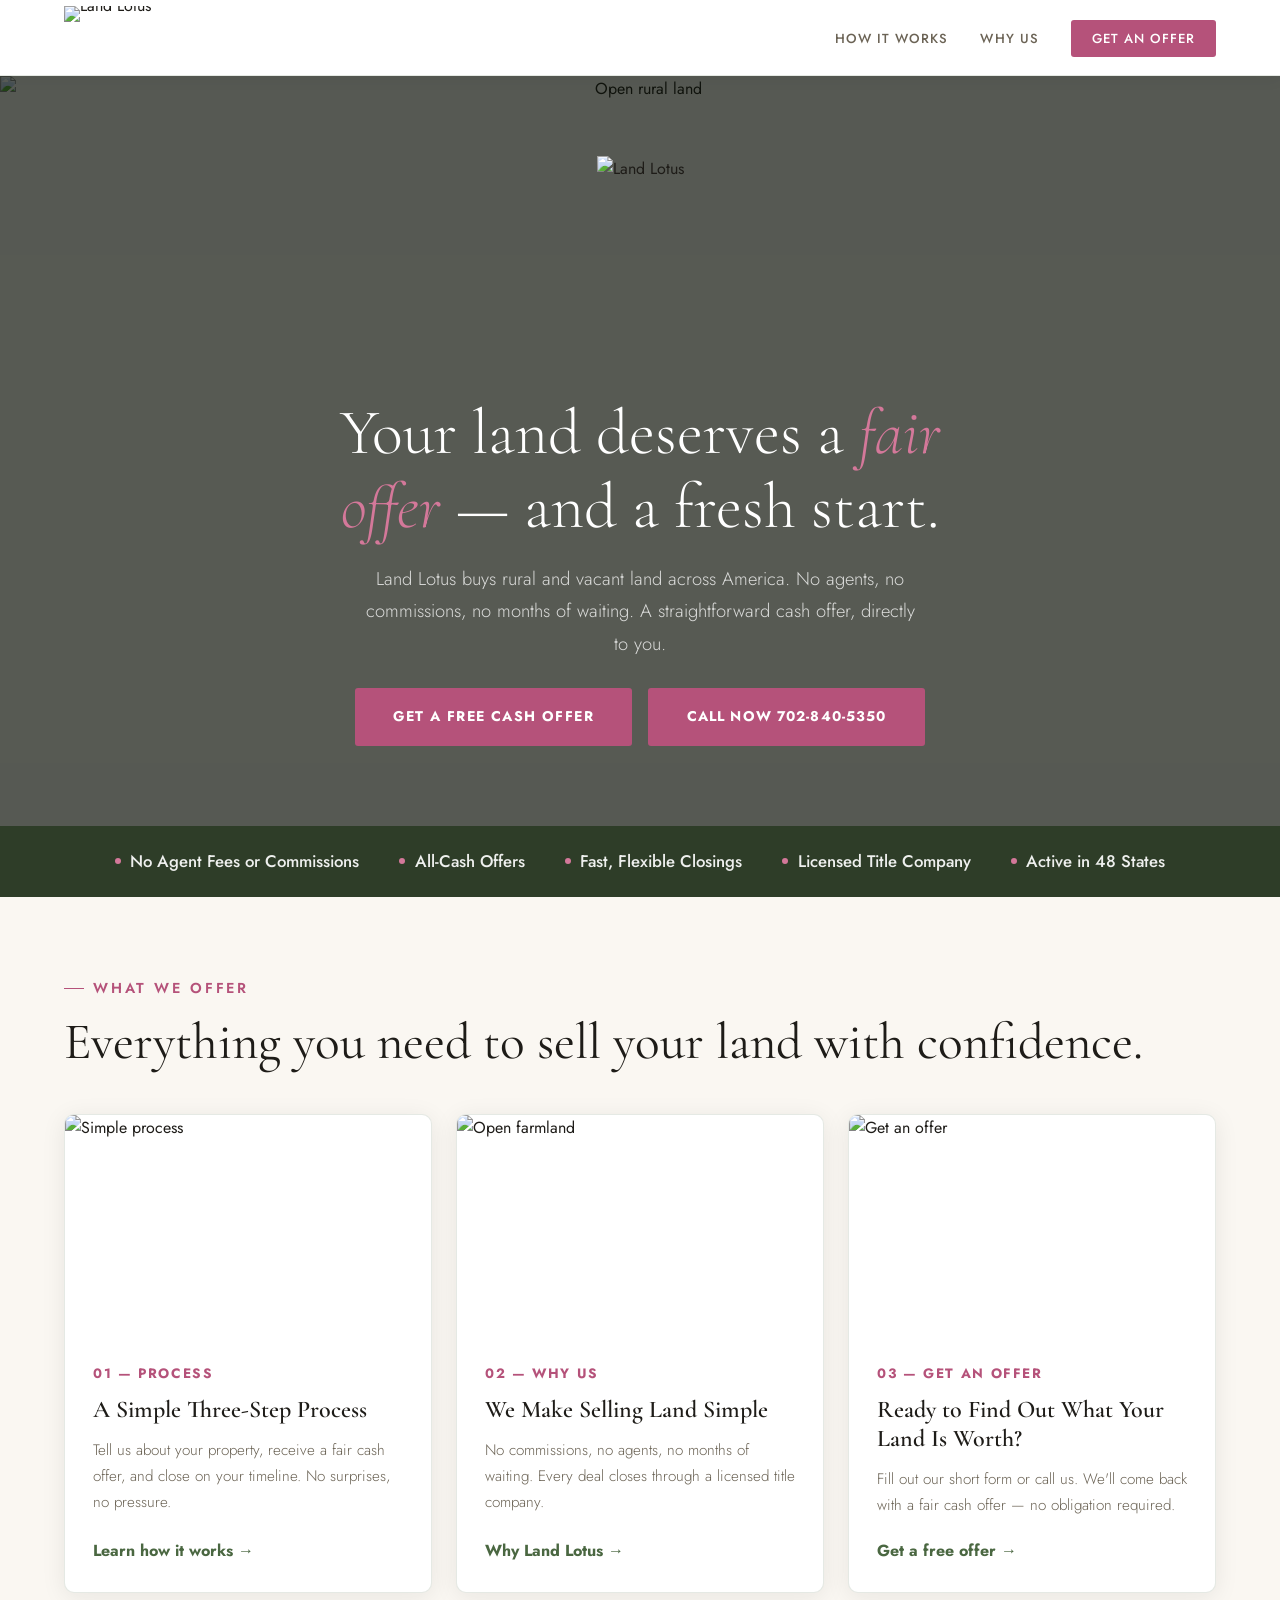
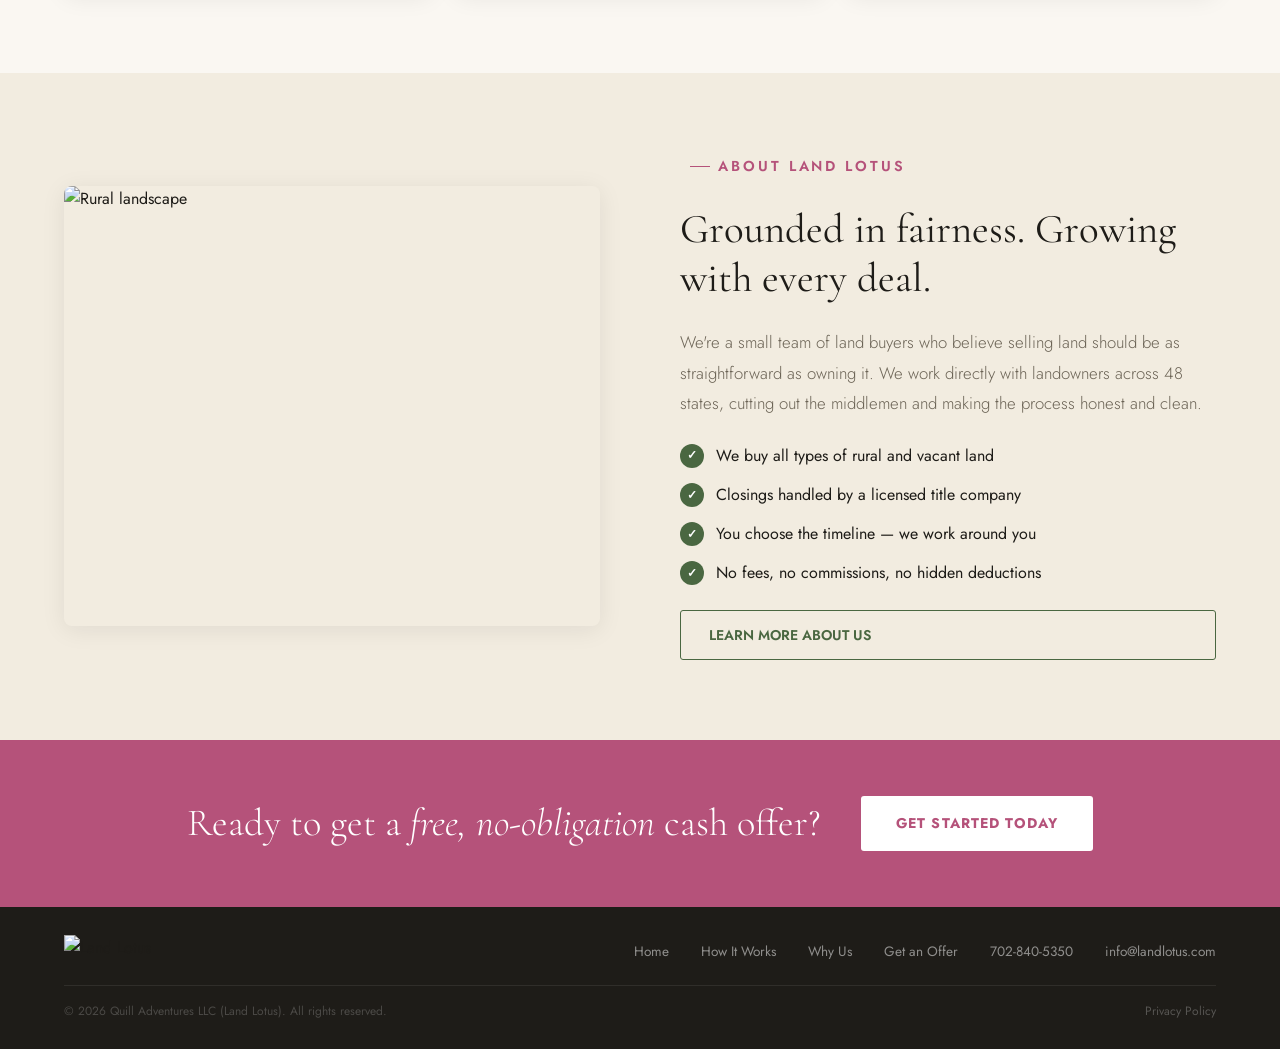
==== index.html @ cffe93e9 "Update index.html" ====
<!DOCTYPE html>
<html lang="en">
<head>
  <meta charset="UTF-8" />
  <meta name="viewport" content="width=device-width, initial-scale=1.0" />
  <title>Land Lotus — We Buy Land Across America</title>
  <meta name="description" content="Land Lotus buys rural and vacant land across America. No agents, no commissions. Get a fair cash offer directly." />
  <link rel="preconnect" href="https://fonts.googleapis.com" />
  <link rel="preconnect" href="https://fonts.gstatic.com" crossorigin />
  <link href="https://fonts.googleapis.com/css2?family=Cormorant+Garamond:ital,wght@0,300;0,400;0,600;1,400&family=Jost:wght@300;400;500;600&display=swap" rel="stylesheet" />
  <link rel="stylesheet" href="style.css" />
  <style>
    /* HERO */
    .hero { position: relative; display: flex; align-items: center; justify-content: center; text-align: center; overflow: hidden; }
    .hero-bg { position: absolute; inset: 0; width: 100%; height: 100%; object-fit: cover; object-position: center; }
    .hero-overlay { position: absolute; inset: 0; background: rgba(10,16,8,0.68); }
    .hero-content { position: relative; z-index: 2; padding: 5rem 5%; max-width: 820px; width: 100%; display: flex; flex-direction: column; align-items: center; gap: 1.25rem; }
    .hero-logo-wrap img { height: 220px; width: auto; }
    .hero h1 { font-family: 'Cormorant Garamond', serif; font-size: clamp(2.8rem, 5vw, 4.2rem); font-weight: 300; line-height: 1.15; color: #fff; max-width: 700px; }
    .hero h1 em { font-style: italic; color: #d4789a; }
    .hero-sub { font-size: 1.15rem; color: rgba(255,255,255,0.78); font-weight: 300; line-height: 1.75; max-width: 560px; }
    .hero-ctas { display: flex; gap: 1rem; flex-wrap: wrap; justify-content: center; margin-top: 0.5rem; }
    .btn-hero { background: var(--pink); color: #fff; padding: 1.1rem 2.4rem; border-radius: 3px; text-decoration: none; font-size: 0.88rem; font-weight: 700; letter-spacing: 0.1em; text-transform: uppercase; transition: background 0.2s, transform 0.15s; display: inline-block; }
    .btn-hero:hover { background: var(--pink-light); transform: translateY(-1px); }
    .btn-hero-phone { background: var(--pink); color: #fff; padding: 1.1rem 2.4rem; border-radius: 3px; text-decoration: none; font-size: 0.88rem; font-weight: 700; letter-spacing: 0.08em; text-transform: uppercase; transition: background 0.2s, transform 0.15s; display: inline-block; }
    .btn-hero-phone:hover { background: var(--pink-light); transform: translateY(-1px); }

    /* TRUST BAR */
    .trust { background: var(--green-dark); padding: 1.4rem 5%; display: flex; align-items: center; justify-content: center; gap: 2.5rem; flex-wrap: wrap; }
    .trust-item { color: rgba(255,255,255,0.92); font-size: 1.05rem; display: flex; align-items: center; gap: 0.6rem; font-weight: 500; }
    .trust-dot { width: 6px; height: 6px; border-radius: 50%; background: #d4789a; flex-shrink: 0; }

    /* CARDS */
    .cards-grid { display: grid; grid-template-columns: repeat(3, 1fr); gap: 1.5rem; }
    .card { background: #fff; border: 1px solid var(--border); border-radius: 10px; overflow: hidden; box-shadow: var(--shadow); transition: transform 0.25s, box-shadow 0.25s; display: flex; flex-direction: column; }
    .card:hover { transform: translateY(-4px); box-shadow: 0 16px 48px rgba(30,28,24,0.12); }
    .card-photo { height: 220px; overflow: hidden; }
    .card-photo img { width: 100%; height: 100%; object-fit: cover; transition: transform 0.5s; }
    .card:hover .card-photo img { transform: scale(1.04); }
    .card-body { padding: 1.75rem; display: flex; flex-direction: column; gap: 0.75rem; flex: 1; }
    .card-tag { font-size: 0.85rem; font-weight: 700; letter-spacing: 0.12em; text-transform: uppercase; color: var(--pink); }
    .card h3 { font-family: 'Cormorant Garamond', serif; font-size: 1.5rem; font-weight: 600; color: var(--ink); line-height: 1.2; }
    .card p { font-size: 0.95rem; color: var(--mid); line-height: 1.72; font-weight: 300; flex: 1; }
    .card-link { text-decoration: none; color: var(--green); font-size: 1rem; font-weight: 700; display: flex; align-items: center; gap: 0.4rem; margin-top: 0.5rem; transition: gap 0.2s; }
    .card:hover .card-link { gap: 0.7rem; }

    /* CTA BAND — centered with button inline */
    .cta-band { background: var(--pink); padding: 3.5rem 5%; display: flex; align-items: center; justify-content: center; gap: 2.5rem; flex-wrap: wrap; text-align: center; }
    .cta-band h2 { font-family: 'Cormorant Garamond', serif; font-size: clamp(1.8rem,3vw,2.6rem); font-weight: 300; color: #fff; line-height: 1.2; }
    .cta-band h2 em { font-style: italic; }
    .btn-white { background: #fff; color: var(--pink); padding: 1rem 2.2rem; border-radius: 3px; text-decoration: none; font-size: 0.88rem; font-weight: 700; letter-spacing: 0.08em; text-transform: uppercase; white-space: nowrap; transition: opacity 0.2s; flex-shrink: 0; }
    .btn-white:hover { opacity: 0.9; }

    /* ABOUT */
    .about-grid { display: grid; grid-template-columns: 1fr 1fr; gap: 5rem; align-items: center; }
    .about-photo { border-radius: 8px; overflow: hidden; height: 440px; box-shadow: var(--shadow); }
    .about-photo img { width: 100%; height: 100%; object-fit: cover; }
    .about-text { display: flex; flex-direction: column; gap: 1.5rem; }
    .about-eyebrow { display: flex; align-items: center; gap: 0.6rem; }
    .about-eyebrow .eyebrow { margin-bottom: 0; font-size: 0.9rem; }
    .about-flower { height: 28px; width: auto; }
    .about-text h2 { font-family: 'Cormorant Garamond', serif; font-size: clamp(2rem,3.2vw,3rem); font-weight: 400; line-height: 1.2; }
    .about-text p { font-size: 1.05rem; color: var(--mid); font-weight: 300; line-height: 1.82; }
    .check-list { display: flex; flex-direction: column; gap: 0.85rem; }
    .check-item { display: flex; gap: 0.75rem; align-items: center; font-size: 1rem; }
    .check-dot { width: 24px; height: 24px; min-width: 24px; background: var(--green); border-radius: 50%; display: flex; align-items: center; justify-content: center; color: #fff; font-size: 0.72rem; font-weight: 700; }

    @media (max-width: 768px) {
      .hero-content { padding: 3rem 4%; }
      .hero-logo-wrap img { height: 100px; }
      .hero h1 { font-size: 2.4rem; }
      .hero-ctas { flex-direction: column; width: 100%; }
      .hero-ctas a { width: 100%; text-align: center; }
      .trust { gap: 1rem; padding: 1rem 4%; }
      .trust-item { font-size: 0.9rem; }
      .cards-grid { grid-template-columns: 1fr; }
      .cta-band { flex-direction: column; }
      .cta-band a { width: 100%; text-align: center; }
      .about-grid { grid-template-columns: 1fr; gap: 2.5rem; }
      .about-photo { height: 280px; }
    }
  </style>
</head>
<body>

<nav>
  <a href="index.html" class="nav-logo">
    <img src="https://raw.githubusercontent.com/quillfutures-Land/landlotus-site/main/Landlotus%20horizontal%20transparent.png" alt="Land Lotus" />
  </a>
  <ul class="nav-links">
    <li><a href="how-it-works.html">How It Works</a></li>
    <li><a href="why-us.html">Why Us</a></li>
    <li><a href="contact.html" class="nav-cta">Get an Offer</a></li>
  </ul>
  <button class="hamburger" onclick="document.getElementById('mob').classList.toggle('open')" aria-label="Menu">
    <span></span><span></span><span></span>
  </button>
</nav>
<div class="mobile-menu" id="mob">
  <a href="how-it-works.html">How It Works</a>
  <a href="why-us.html">Why Us</a>
  <a href="contact.html" class="mob-cta">GET A FREE CASH OFFER</a>
</div>

<section class="hero">
  <img class="hero-bg" src="https://images.unsplash.com/photo-1500534314209-a25ddb2bd429?w=1800&q=85&fit=crop" alt="Open rural land" loading="eager" />
  <div class="hero-overlay"></div>
  <div class="hero-content">
    <div class="hero-logo-wrap fu fu1">
      <img src="https://raw.githubusercontent.com/quillfutures-Land/landlotus-site/main/Landlotus%20stacked%20line%20transparent.png" alt="Land Lotus" />
    </div>
    <h1 class="fu fu2">Your land deserves a <em>fair offer</em> — and a fresh start.</h1>
    <p class="hero-sub fu fu3">Land Lotus buys rural and vacant land across America. No agents, no commissions, no months of waiting. A straightforward cash offer, directly to you.</p>
    <div class="hero-ctas fu fu4">
      <a href="contact.html" class="btn-hero">GET A FREE CASH OFFER</a>
      <a href="tel:7028405350" class="btn-hero-phone">CALL NOW 702-840-5350</a>
    </div>
  </div>
</section>

<div class="trust">
  <div class="trust-item"><div class="trust-dot"></div> No Agent Fees or Commissions</div>
  <div class="trust-item"><div class="trust-dot"></div> All-Cash Offers</div>
  <div class="trust-item"><div class="trust-dot"></div> Fast, Flexible Closings</div>
  <div class="trust-item"><div class="trust-dot"></div> Licensed Title Company</div>
  <div class="trust-item"><div class="trust-dot"></div> Active in 48 States</div>
</div>

<section class="section">
  <div class="eyebrow">What We Offer</div>
  <h2 class="sh">Everything you need to sell your land with confidence.</h2>
  <div class="cards-grid">
    <div class="card">
      <div class="card-photo">
        <img src="https://images.unsplash.com/photo-1450101499163-c8848c66ca85?w=700&q=80&fit=crop" alt="Simple process" loading="lazy" />
      </div>
      <div class="card-body">
        <div class="card-tag">01 — Process</div>
        <h3>A Simple Three-Step Process</h3>
        <p>Tell us about your property, receive a fair cash offer, and close on your timeline. No surprises, no pressure.</p>
        <a href="how-it-works.html" class="card-link">Learn how it works →</a>
      </div>
    </div>
    <div class="card">
      <div class="card-photo">
        <img src="https://images.unsplash.com/photo-1500382017468-9049fed747ef?w=700&q=80&fit=crop&crop=center" alt="Open farmland" loading="lazy" />
      </div>
      <div class="card-body">
        <div class="card-tag">02 — Why Us</div>
        <h3>We Make Selling Land Simple</h3>
        <p>No commissions, no agents, no months of waiting. Every deal closes through a licensed title company.</p>
        <a href="why-us.html" class="card-link">Why Land Lotus →</a>
      </div>
    </div>
    <div class="card">
      <div class="card-photo">
        <img src="https://images.unsplash.com/photo-1554224155-6726b3ff858f?w=700&q=80&fit=crop" alt="Get an offer" loading="lazy" />
      </div>
      <div class="card-body">
        <div class="card-tag">03 — Get an Offer</div>
        <h3>Ready to Find Out What Your Land Is Worth?</h3>
        <p>Fill out our short form or call us. We'll come back with a fair cash offer — no obligation required.</p>
        <a href="contact.html" class="card-link">Get a free offer →</a>
      </div>
    </div>
  </div>
</section>

<section class="section section-alt">
  <div class="about-grid">
    <div class="about-photo">
      <img src="https://images.unsplash.com/photo-1464822759023-fed622ff2c3b?w=800&q=80&fit=crop" alt="Rural landscape" loading="lazy" />
    </div>
    <div class="about-text">
      <div class="about-eyebrow">
        <img class="about-flower" src="https://raw.githubusercontent.com/quillfutures-Land/landlotus-site/main/Landlotus%20flower%20transparent.png" alt="" />
        <div class="eyebrow">About Land Lotus</div>
      </div>
      <h2>Grounded in fairness. Growing with every deal.</h2>
      <p>We're a small team of land buyers who believe selling land should be as straightforward as owning it. We work directly with landowners across 48 states, cutting out the middlemen and making the process honest and clean.</p>
      <div class="check-list">
        <div class="check-item"><div class="check-dot">✓</div> We buy all types of rural and vacant land</div>
        <div class="check-item"><div class="check-dot">✓</div> Closings handled by a licensed title company</div>
        <div class="check-item"><div class="check-dot">✓</div> You choose the timeline — we work around you</div>
        <div class="check-item"><div class="check-dot">✓</div> No fees, no commissions, no hidden deductions</div>
      </div>
      <a href="why-us.html" class="btn-outline-g">LEARN MORE ABOUT US</a>
    </div>
  </div>
</section>

<div class="cta-band">
  <h2>Ready to get a <em>free, no-obligation</em> cash offer?</h2>
  <a href="contact.html" class="btn-white">GET STARTED TODAY</a>
</div>

<footer>
  <div style="display:flex;align-items:center;justify-content:space-between;flex-wrap:wrap;gap:1.5rem;padding-bottom:1rem;border-bottom:1px solid rgba(255,255,255,0.08);margin-bottom:1rem;">
    <img src="https://raw.githubusercontent.com/quillfutures-Land/landlotus-site/main/Landlotus%20horizontal%20transparent.png" alt="Land Lotus" style="height:34px;width:auto;" />
    <div style="display:flex;gap:2rem;flex-wrap:wrap;">
      <a href="index.html" style="color:rgba(255,255,255,0.5);text-decoration:none;font-size:0.85rem;">Home</a>
      <a href="how-it-works.html" style="color:rgba(255,255,255,0.5);text-decoration:none;font-size:0.85rem;">How It Works</a>
      <a href="why-us.html" style="color:rgba(255,255,255,0.5);text-decoration:none;font-size:0.85rem;">Why Us</a>
      <a href="contact.html" style="color:rgba(255,255,255,0.5);text-decoration:none;font-size:0.85rem;">Get an Offer</a>
      <a href="tel:7028405350" style="color:rgba(255,255,255,0.5);text-decoration:none;font-size:0.85rem;">702-840-5350</a>
      <a href="mailto:info@landlotus.com" style="color:rgba(255,255,255,0.5);text-decoration:none;font-size:0.85rem;">info@landlotus.com</a>
    </div>
  </div>
  <div style="display:flex;justify-content:space-between;align-items:center;flex-wrap:wrap;gap:0.5rem;">
    <span style="font-size:0.75rem;color:rgba(255,255,255,0.2);">© 2026 Quill Adventures LLC (Land Lotus). All rights reserved.</span>
    <a href="privacy.html" style="font-size:0.75rem;color:rgba(255,255,255,0.25);text-decoration:none;">Privacy Policy</a>
  </div>
</footer>

</body>
</html>
---- style.css ----
*, *::before, *::after { box-sizing: border-box; margin: 0; padding: 0; }
:root {
  --green: #4a6741; --green-dark: #2e3d28; --green-light: #6a8f60;
  --pink: #b5527a; --pink-light: #d4789a; --pink-pale: #fdf0f5;
  --cream: #faf7f2; --sand: #f2ece0; --ink: #1e1c18; --mid: #6b6355;
  --border: rgba(74,103,65,0.14); --shadow: 0 4px 24px rgba(30,28,24,0.08);
}
html { scroll-behavior: smooth; }
body { font-family: 'Jost', sans-serif; background: var(--cream); color: var(--ink); line-height: 1.6; overflow-x: hidden; }
img { display: block; max-width: 100%; }
a { color: inherit; }

nav { position: sticky; top: 0; z-index: 500; background: #fff; border-bottom: 1px solid var(--border); padding: 0 5%; height: 76px; display: flex; align-items: center; justify-content: space-between; box-shadow: 0 2px 16px rgba(30,28,24,0.06); }
.nav-logo { line-height: 0; text-decoration: none; }
.nav-logo img { height: 64px; width: auto; }
.nav-links { display: flex; gap: 2rem; list-style: none; align-items: center; }
.nav-links a { text-decoration: none; color: var(--mid); font-size: 0.82rem; font-weight: 500; letter-spacing: 0.08em; text-transform: uppercase; transition: color 0.2s; }
.nav-links a:hover { color: var(--green); }
.nav-links a.active { color: var(--green); font-weight: 600; }
.nav-cta { background: var(--pink) !important; color: #fff !important; padding: 0.55rem 1.3rem; border-radius: 3px; }
.nav-cta:hover { background: var(--pink-light) !important; }
.hamburger { display: none; flex-direction: column; gap: 5px; cursor: pointer; padding: 4px; background: none; border: none; }
.hamburger span { display: block; width: 24px; height: 2px; background: var(--ink); border-radius: 2px; }
.mobile-menu { display: none; position: fixed; top: 76px; left: 0; right: 0; background: #fff; border-bottom: 1px solid var(--border); padding: 1.5rem 5%; flex-direction: column; gap: 1rem; z-index: 499; box-shadow: 0 8px 24px rgba(30,28,24,0.1); }
.mobile-menu.open { display: flex; }
.mobile-menu a { text-decoration: none; color: var(--mid); font-size: 0.95rem; font-weight: 500; padding: 0.5rem 0; border-bottom: 1px solid var(--border); }
.mobile-menu a:last-child { border: none; }
.mob-cta { background: var(--pink) !important; color: #fff !important; border-radius: 3px; text-align: center; border: none !important; padding: 0.85rem !important; margin-top: 0.25rem; }

.page-hero { background: var(--green-dark); padding: 5rem 5%; position: relative; overflow: hidden; }
.page-hero-bg { position: absolute; inset: 0; width: 100%; height: 100%; object-fit: cover; opacity: 0.15; }
.page-hero-content { position: relative; z-index: 1; max-width: 680px; }
.page-hero-eye { font-size: 0.7rem; font-weight: 600; letter-spacing: 0.2em; text-transform: uppercase; color: var(--pink-light); margin-bottom: 0.75rem; }
.page-hero h1 { font-family: 'Cormorant Garamond', serif; font-size: clamp(2.2rem, 4vw, 3.4rem); font-weight: 300; color: #fff; line-height: 1.12; margin-bottom: 1rem; }
.page-hero h1 em { font-style: italic; color: var(--pink-light); }
.page-hero p { font-size: 1rem; color: rgba(255,255,255,0.65); font-weight: 300; line-height: 1.78; }

.section { padding: 5rem 5%; }
.section-alt { background: var(--sand); }
.section-dark { background: var(--green-dark); }
.eyebrow { font-size: 0.9rem; font-weight: 600; letter-spacing: 0.2em; text-transform: uppercase; color: var(--pink); display: flex; align-items: center; gap: 0.55rem; margin-bottom: 0.75rem; }
.eyebrow::before { content: ''; display: block; width: 20px; height: 1px; background: var(--pink); flex-shrink: 0; }
.eyebrow-light { color: var(--pink-light); }
.eyebrow-light::before { background: var(--pink-light); }
h2.sh { font-family: 'Cormorant Garamond', serif; font-size: clamp(2.2rem, 4vw, 3.4rem); font-weight: 400; line-height: 1.2; color: var(--ink); margin-bottom: 2.5rem; }
h2.sh-light { color: #fff; }

.btn-pink { background: var(--pink); color: #fff; padding: 0.9rem 2rem; border-radius: 3px; text-decoration: none; font-size: 0.9rem; font-weight: 600; transition: background 0.2s, transform 0.15s; display: inline-flex; align-items: center; gap: 0.4rem; }
.btn-pink:hover { background: var(--pink-light); transform: translateY(-1px); }
.btn-green { background: var(--green); color: #fff; padding: 0.9rem 2rem; border-radius: 3px; text-decoration: none; font-size: 0.9rem; font-weight: 600; transition: background 0.2s, transform 0.15s; display: inline-flex; align-items: center; gap: 0.4rem; }
.btn-green:hover { background: var(--green-light); transform: translateY(-1px); }
.btn-outline-w { border: 1px solid rgba(255,255,255,0.45); color: #fff; padding: 0.8rem 1.75rem; border-radius: 3px; text-decoration: none; font-size: 0.88rem; font-weight: 500; display: inline-block; transition: background 0.2s; }
.btn-outline-w:hover { background: rgba(255,255,255,0.1); }
.btn-outline-g { border: 1.5px solid var(--green); color: var(--green); padding: 0.8rem 1.75rem; border-radius: 3px; text-decoration: none; font-size: 0.88rem; font-weight: 600; display: inline-block; transition: background 0.2s, color 0.2s; }
.btn-outline-g:hover { background: var(--green); color: #fff; }

footer { background: var(--ink); padding: 1.75rem 5%; }
.ft-top { display: flex; justify-content: space-between; align-items: flex-start; padding-bottom: 2rem; border-bottom: 1px solid rgba(255,255,255,0.08); flex-wrap: wrap; gap: 2.5rem; }
.ft-brand img { height: 42px; width: auto; }
.ft-tagline { font-size: 0.78rem; color: rgba(255,255,255,0.3); margin-top: 0.5rem; font-style: italic; }
.ft-col-label { font-size: 0.67rem; font-weight: 600; letter-spacing: 0.14em; text-transform: uppercase; color: rgba(255,255,255,0.28); margin-bottom: 0.75rem; }
.ft-col { display: flex; flex-direction: column; gap: 0.55rem; }
.ft-col a { color: rgba(255,255,255,0.48); text-decoration: none; font-size: 0.85rem; transition: color 0.2s; }
.ft-col a:hover { color: #fff; }
.ft-bottom { padding-top: 1.5rem; display: flex; justify-content: space-between; align-items: center; flex-wrap: wrap; gap: 0.5rem; }
.ft-copy { font-size: 0.75rem; color: rgba(255,255,255,0.2); }
.ft-privacy { font-size: 0.75rem; color: rgba(255,255,255,0.22); text-decoration: none; transition: color 0.2s; }
.ft-privacy:hover { color: rgba(255,255,255,0.5); }

.form-card { background: #fff; border: 1px solid var(--border); border-radius: 10px; padding: 2.5rem; box-shadow: var(--shadow); }
.form-card h3 { font-family: 'Cormorant Garamond', serif; font-size: 1.55rem; font-weight: 600; margin-bottom: 1.4rem; }
form { display: flex; flex-direction: column; gap: 1rem; }
.form-row { display: grid; grid-template-columns: 1fr 1fr; gap: 1rem; }
.form-group { display: flex; flex-direction: column; gap: 0.32rem; }
label { font-size: 0.71rem; font-weight: 600; letter-spacing: 0.08em; text-transform: uppercase; color: var(--mid); }
input, textarea { background: var(--cream); border: 1.5px solid var(--border); border-radius: 5px; padding: 0.75rem 1rem; font-family: 'Jost', sans-serif; font-size: 0.92rem; color: var(--ink); width: 100%; outline: none; transition: border-color 0.2s, background 0.2s; -webkit-appearance: none; }
input:focus, textarea:focus { border-color: var(--pink); background: #fff; }
textarea { resize: vertical; min-height: 100px; }
.cb { display: flex; gap: 0.75rem; align-items: flex-start; background: var(--pink-pale); border: 1px solid rgba(181,82,122,0.18); border-radius: 5px; padding: 0.9rem 1rem; }
.cb input[type="checkbox"] { width: 18px; height: 18px; min-width: 18px; margin-top: 1px; accent-color: var(--pink); cursor: pointer; -webkit-appearance: checkbox; }
.ct { font-size: 0.74rem; color: var(--mid); line-height: 1.6; }
.ct a { color: var(--pink); }
.sb { background: var(--pink); color: #fff; border: none; padding: 1rem 2rem; font-family: 'Jost', sans-serif; font-size: 0.95rem; font-weight: 600; cursor: pointer; border-radius: 5px; transition: background 0.2s, transform 0.15s; width: 100%; }
.sb:hover { background: var(--pink-light); transform: translateY(-1px); }

@keyframes fadeUp { from { opacity: 0; transform: translateY(22px); } to { opacity: 1; transform: translateY(0); } }
.fu { animation: fadeUp 0.65s ease both; }
.fu1 { animation-delay: 0.05s; } .fu2 { animation-delay: 0.15s; } .fu3 { animation-delay: 0.25s; } .fu4 { animation-delay: 0.35s; } .fu5 { animation-delay: 0.45s; }

@media (max-width: 768px) {
  nav { padding: 0 4%; height: 68px; }
  .nav-logo img { height: 42px; }
  .nav-links { display: none; }
  .hamburger { display: flex; }
  .mobile-menu { top: 68px; }
  .section { padding: 3.5rem 4%; }
  .page-hero { padding: 3.5rem 4%; }
  .form-row { grid-template-columns: 1fr; }
  .form-card { padding: 1.75rem; }
  .ft-top { flex-direction: column; gap: 2rem; }
  .ft-bottom { flex-direction: column; text-align: center; }
}
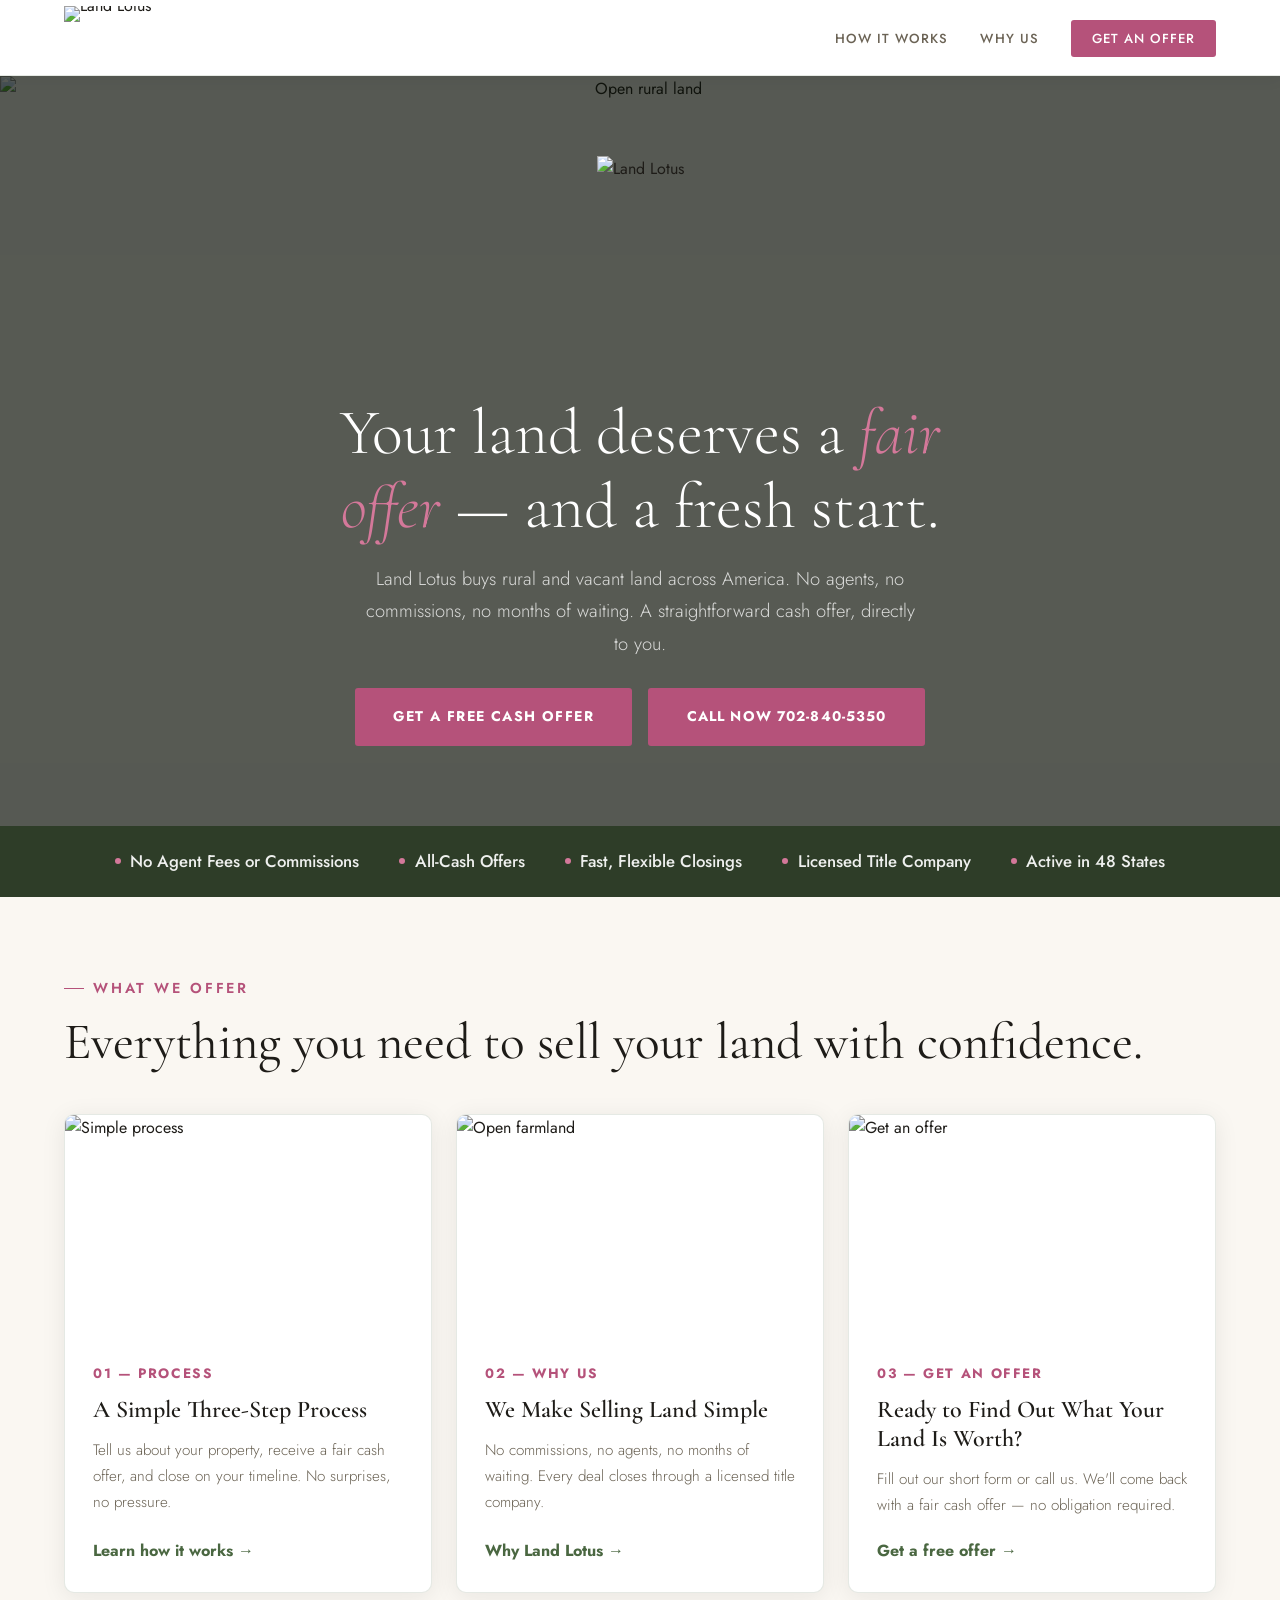
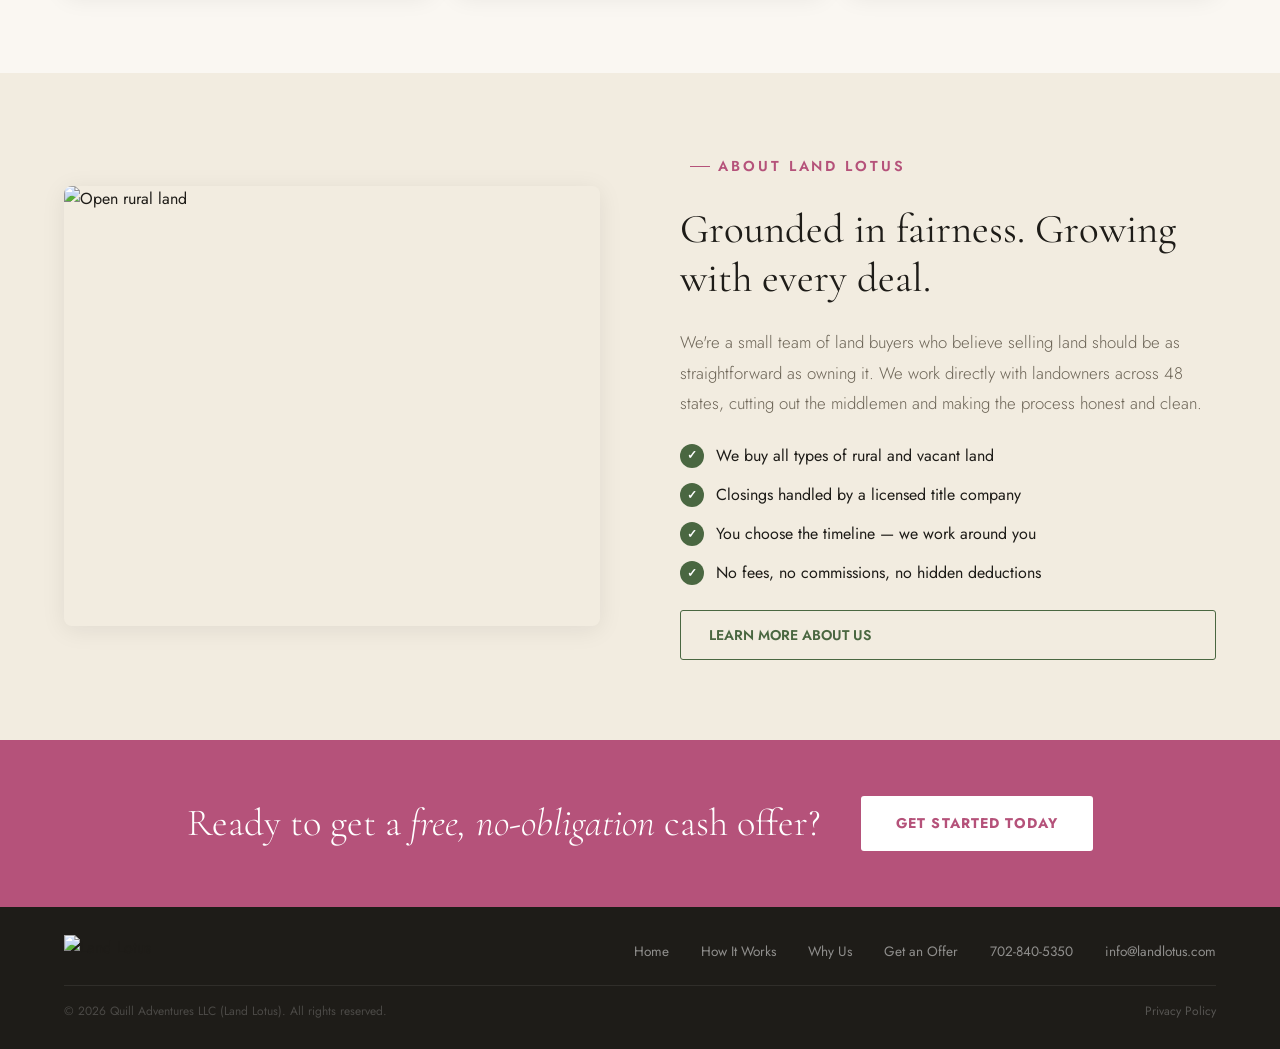
==== commit 041c4d31: "Update index.html" ====
--- a/index.html
+++ b/index.html
@@ -169,7 +169,7 @@
 <section class="section section-alt">
   <div class="about-grid">
     <div class="about-photo">
-      <img src="https://images.unsplash.com/photo-1464822759023-fed622ff2c3b?w=800&q=80&fit=crop" alt="Rural landscape" loading="lazy" />
+      <img src="https://images.unsplash.com/photo-1500382017468-9049fed747ef?w=800&q=80&fit=crop&crop=bottom" alt="Open rural land" loading="lazy" />
     </div>
     <div class="about-text">
       <div class="about-eyebrow">
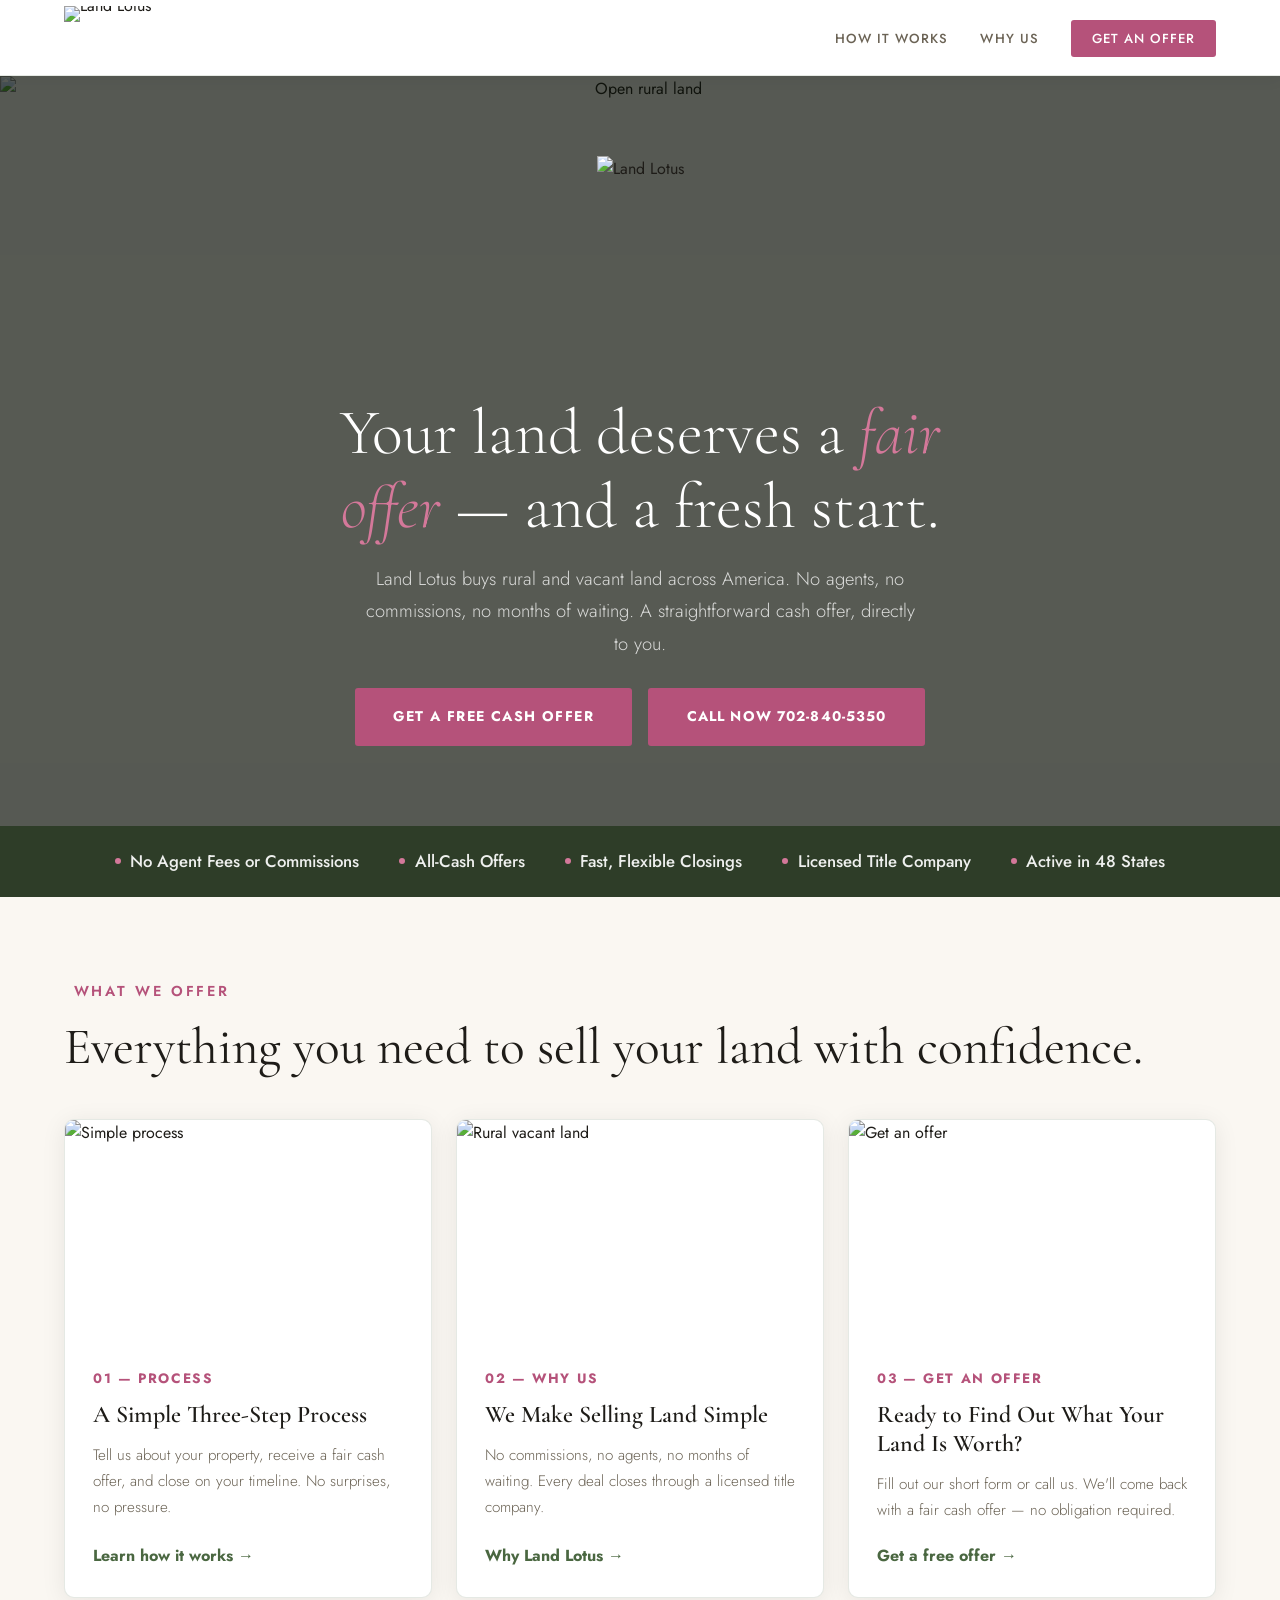
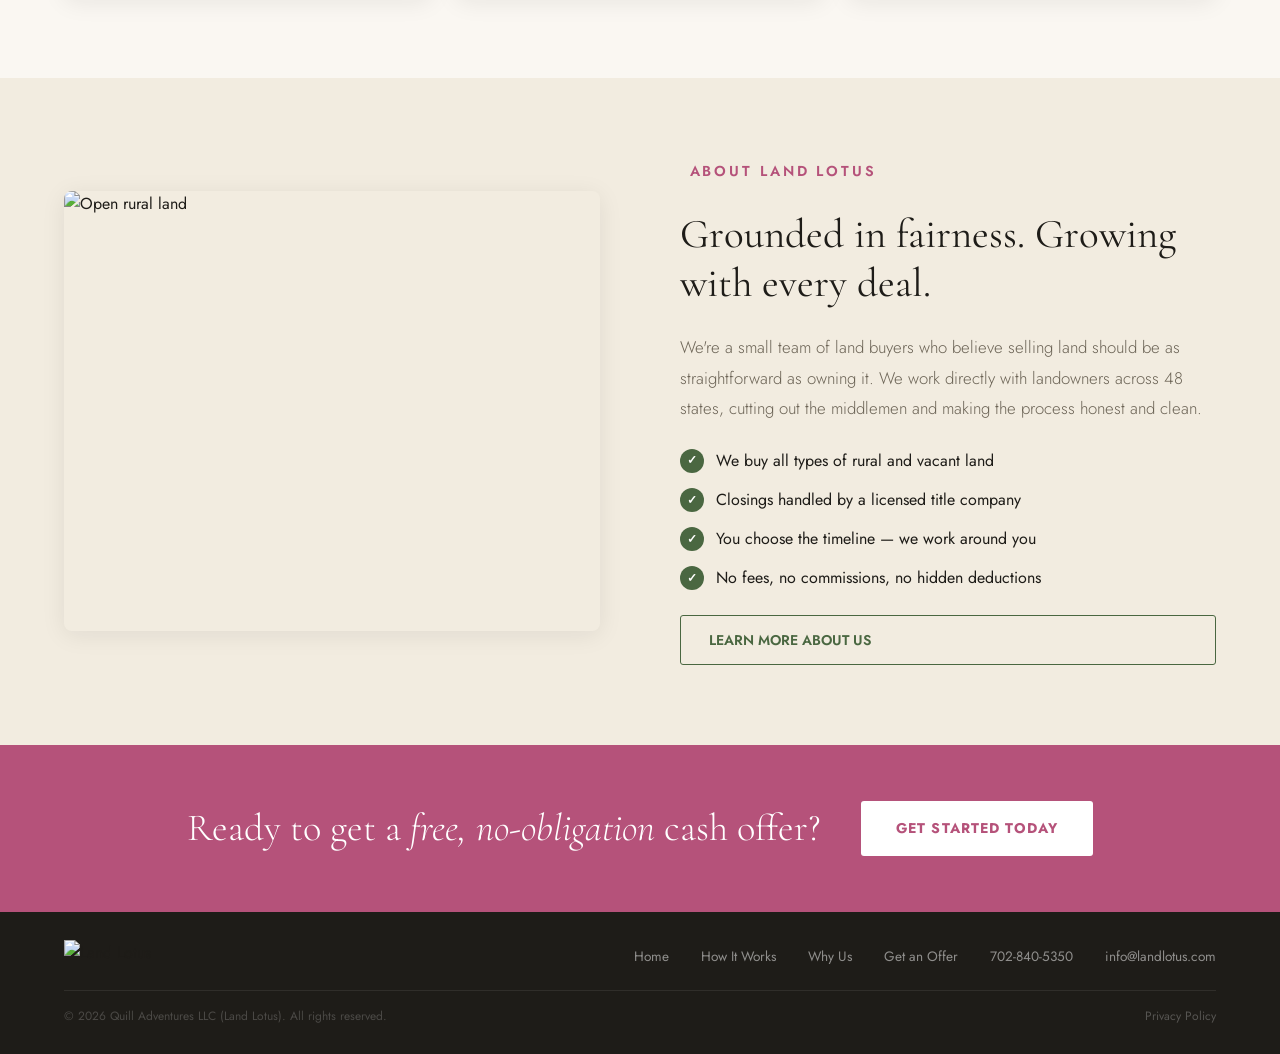
==== commit 540e30d0: "Update index.html" ====
--- a/index.html
+++ b/index.html
@@ -127,7 +127,10 @@
 </div>
 
 <section class="section">
-  <div class="eyebrow">What We Offer</div>
+  <div style="display:flex;align-items:center;gap:0.6rem;margin-bottom:0.75rem;">
+    <img src="https://raw.githubusercontent.com/quillfutures-Land/landlotus-site/main/Landlotus%20flower%20transparent.png" alt="" style="height:28px;width:auto;" />
+    <div class="eyebrow" style="margin-bottom:0;">What We Offer</div>
+  </div>
   <h2 class="sh">Everything you need to sell your land with confidence.</h2>
   <div class="cards-grid">
     <div class="card">
@@ -143,7 +146,7 @@
     </div>
     <div class="card">
       <div class="card-photo">
-        <img src="https://images.unsplash.com/photo-1500382017468-9049fed747ef?w=700&q=80&fit=crop&crop=center" alt="Open farmland" loading="lazy" />
+        <img src="https://images.unsplash.com/photo-1625244724120-1fd1d34d00f6?w=700&q=80&fit=crop" alt="Rural vacant land" loading="lazy" />
       </div>
       <div class="card-body">
         <div class="card-tag">02 — Why Us</div>
--- a/style.css
+++ b/style.css
@@ -39,9 +39,7 @@
 .section-alt { background: var(--sand); }
 .section-dark { background: var(--green-dark); }
 .eyebrow { font-size: 0.9rem; font-weight: 600; letter-spacing: 0.2em; text-transform: uppercase; color: var(--pink); display: flex; align-items: center; gap: 0.55rem; margin-bottom: 0.75rem; }
-.eyebrow::before { content: ''; display: block; width: 20px; height: 1px; background: var(--pink); flex-shrink: 0; }
 .eyebrow-light { color: var(--pink-light); }
-.eyebrow-light::before { background: var(--pink-light); }
 h2.sh { font-family: 'Cormorant Garamond', serif; font-size: clamp(2.2rem, 4vw, 3.4rem); font-weight: 400; line-height: 1.2; color: var(--ink); margin-bottom: 2.5rem; }
 h2.sh-light { color: #fff; }
 
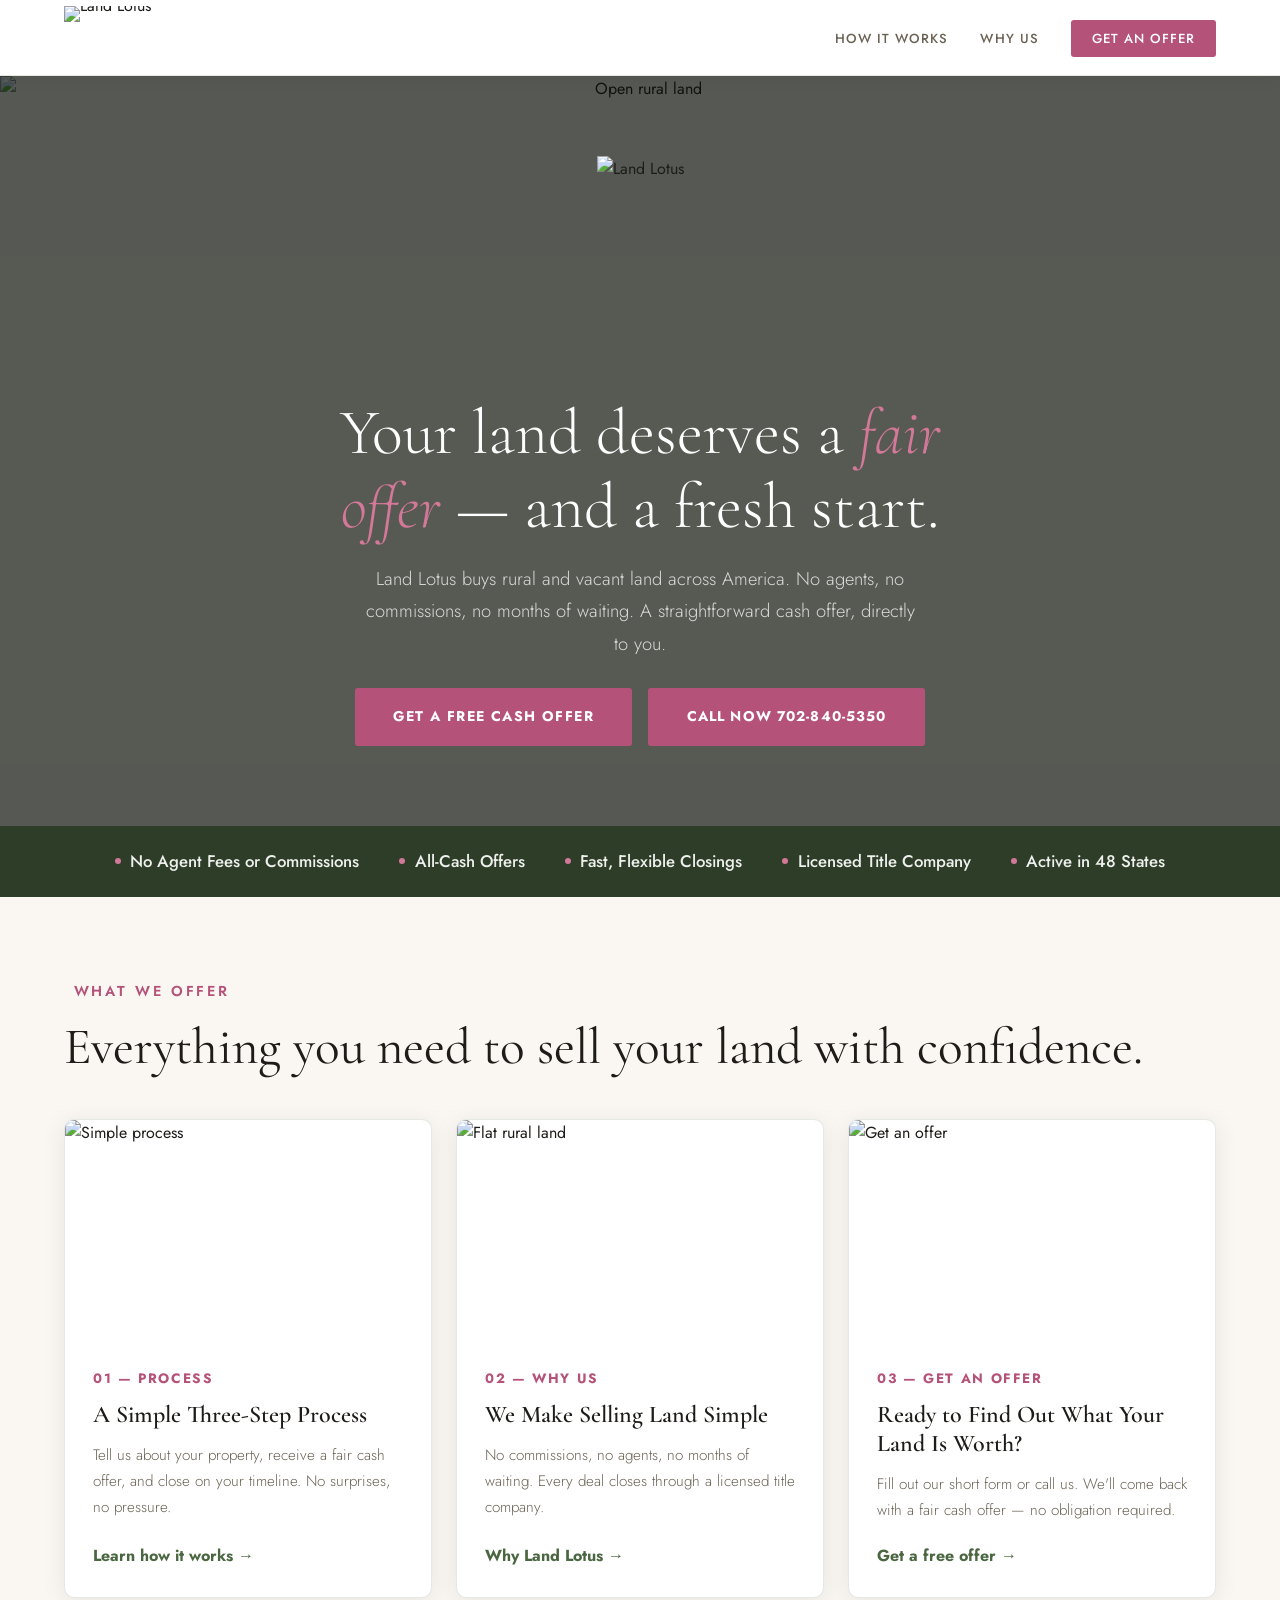
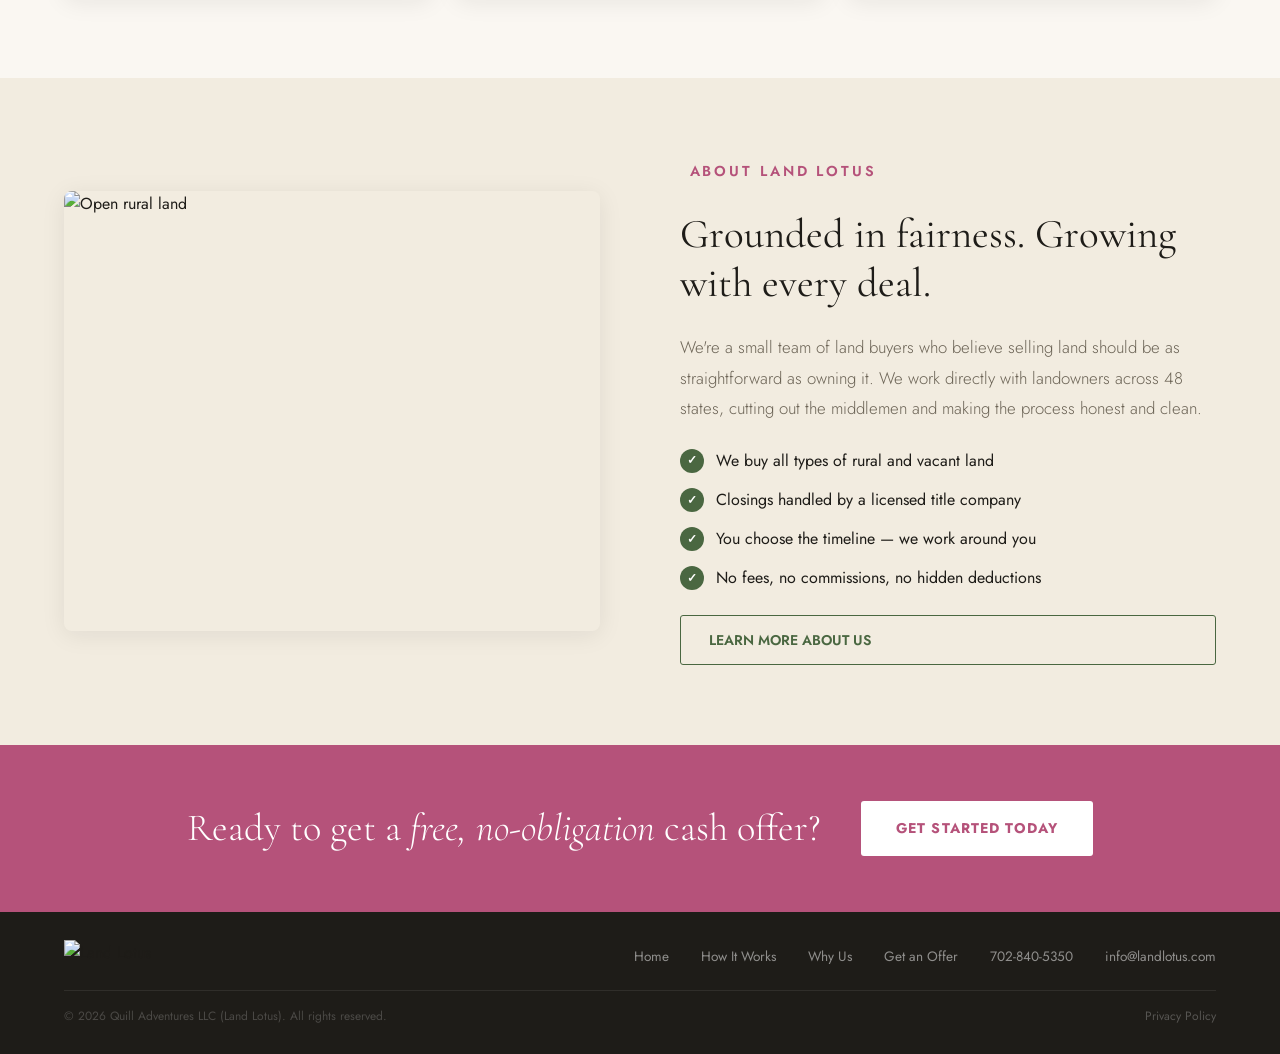
==== commit 18555fa2: "Update index.html" ====
--- a/index.html
+++ b/index.html
@@ -146,7 +146,7 @@
     </div>
     <div class="card">
       <div class="card-photo">
-        <img src="https://images.unsplash.com/photo-1625244724120-1fd1d34d00f6?w=700&q=80&fit=crop" alt="Rural vacant land" loading="lazy" />
+        <img src="https://images.unsplash.com/photo-1504085012987-528e4f0f1fd4?w=700&q=80&fit=crop" alt="Flat rural land" loading="lazy" />
       </div>
       <div class="card-body">
         <div class="card-tag">02 — Why Us</div>
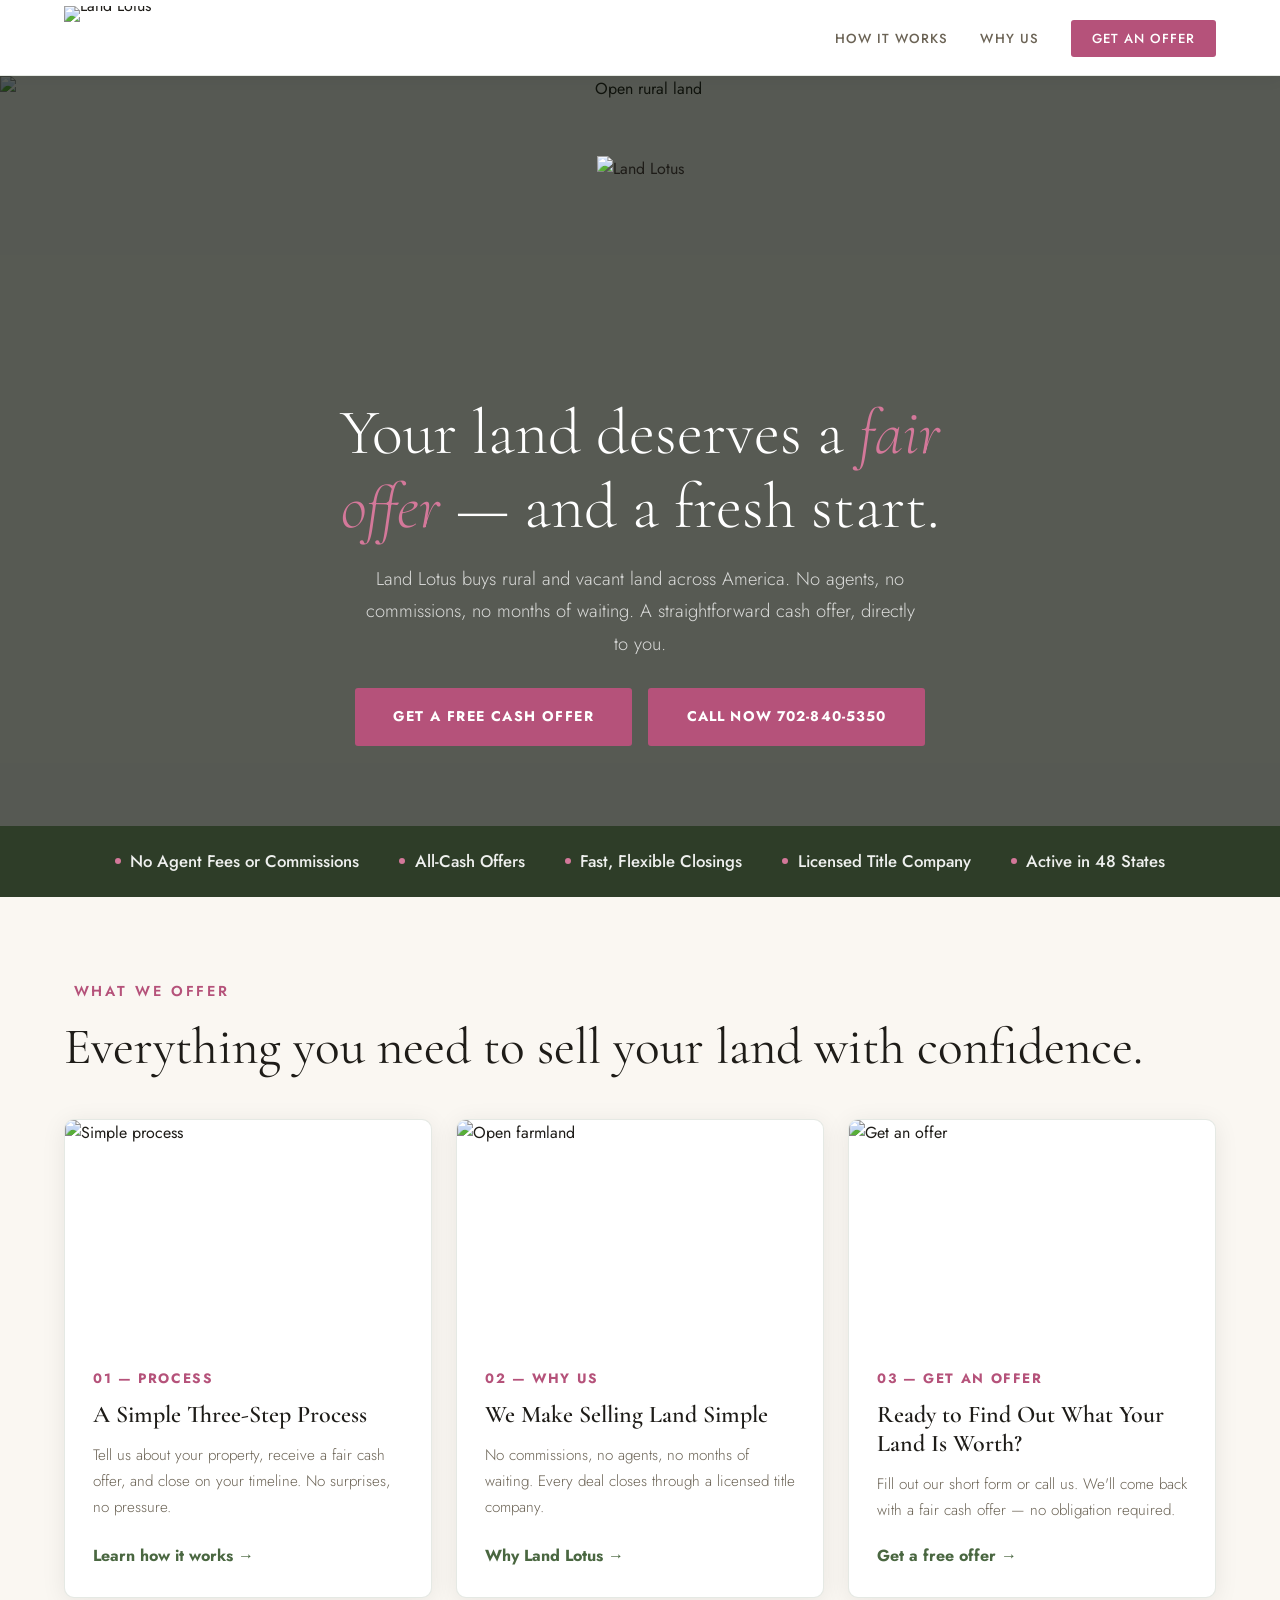
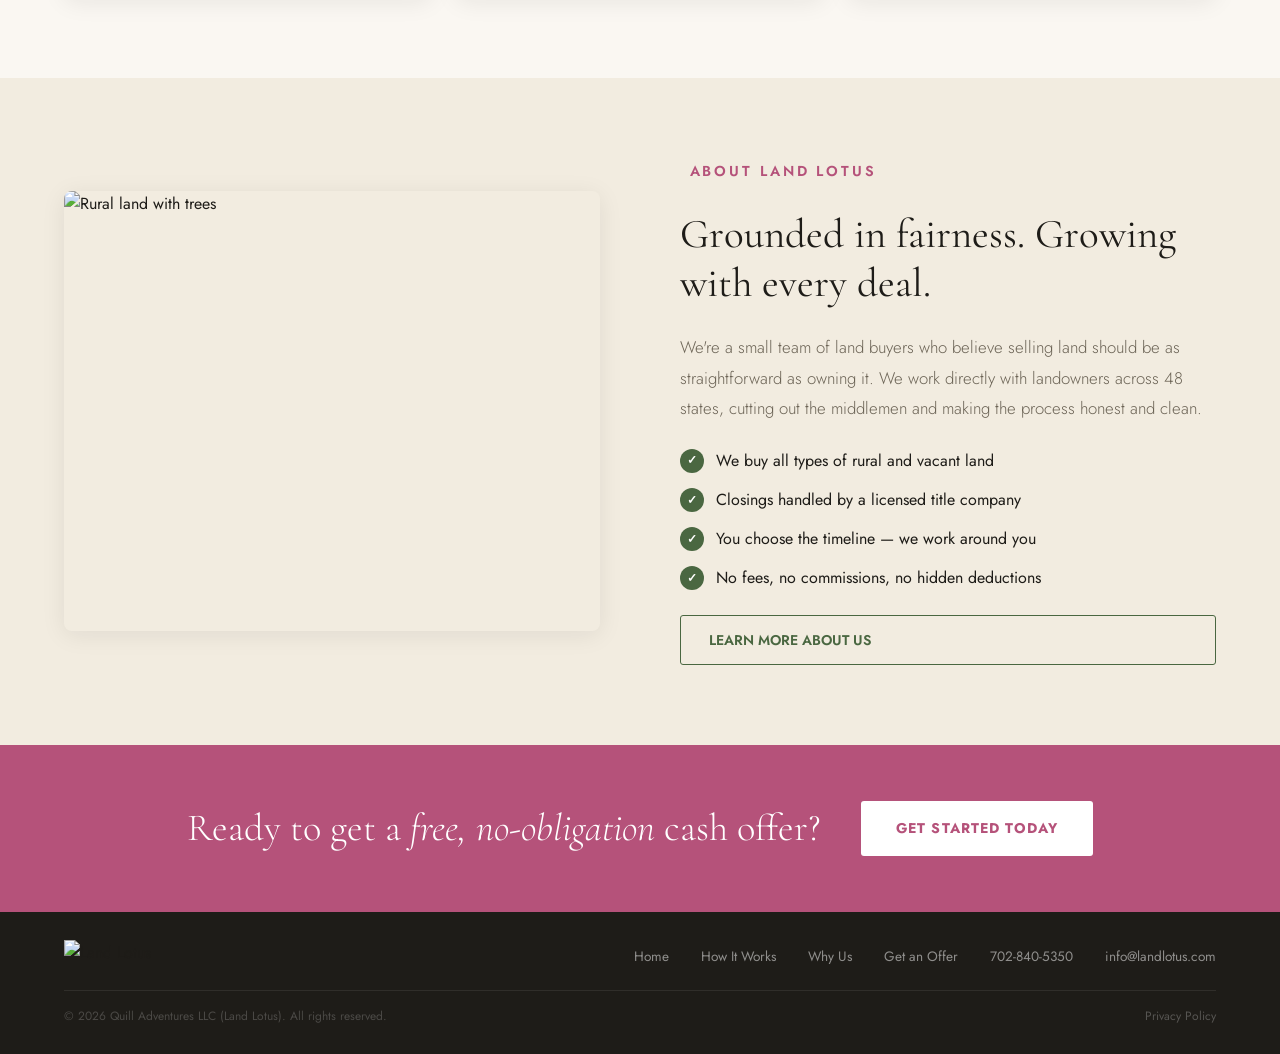
==== commit 2f1902c2: "Update index.html" ====
--- a/index.html
+++ b/index.html
@@ -146,7 +146,7 @@
     </div>
     <div class="card">
       <div class="card-photo">
-        <img src="https://images.unsplash.com/photo-1504085012987-528e4f0f1fd4?w=700&q=80&fit=crop" alt="Flat rural land" loading="lazy" />
+        <img src="https://images.unsplash.com/photo-1500382017468-9049fed747ef?w=700&q=80&fit=crop" alt="Open farmland" loading="lazy" />
       </div>
       <div class="card-body">
         <div class="card-tag">02 — Why Us</div>
@@ -172,7 +172,7 @@
 <section class="section section-alt">
   <div class="about-grid">
     <div class="about-photo">
-      <img src="https://images.unsplash.com/photo-1500382017468-9049fed747ef?w=800&q=80&fit=crop&crop=bottom" alt="Open rural land" loading="lazy" />
+      <img src="https://images.unsplash.com/photo-1448375240586-882707db888b?w=800&q=80&fit=crop" alt="Rural land with trees" loading="lazy" />
     </div>
     <div class="about-text">
       <div class="about-eyebrow">
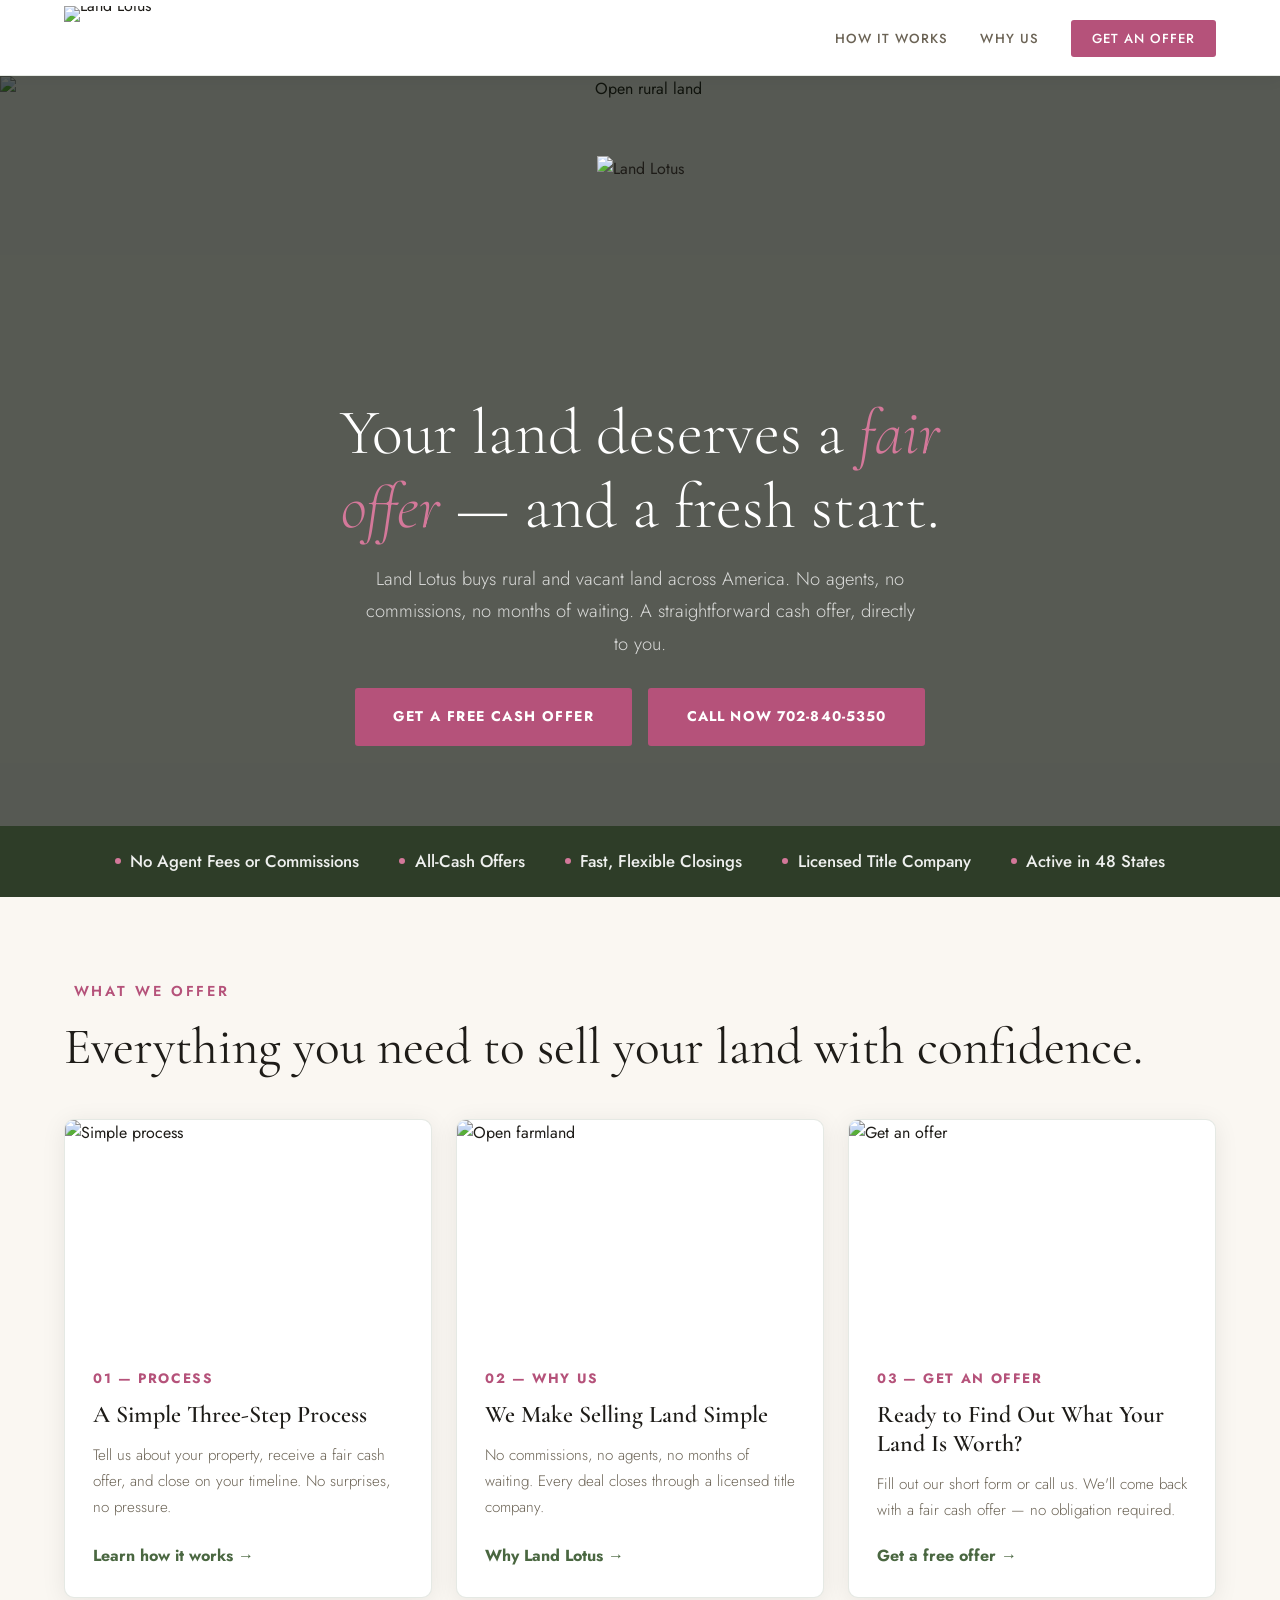
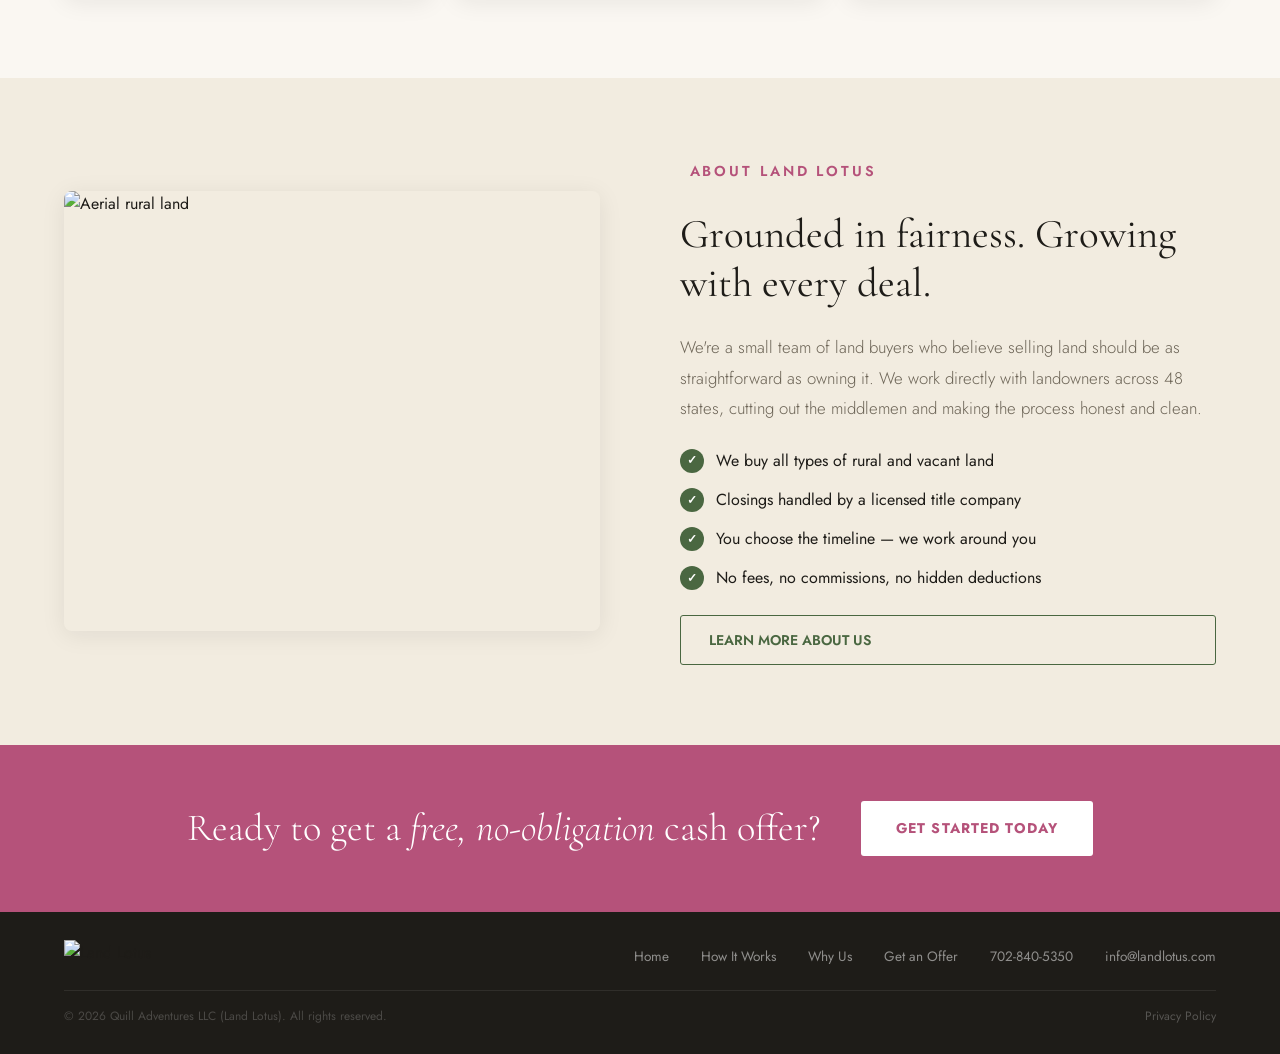
==== commit b2f8b788: "Update index.html" ====
--- a/index.html
+++ b/index.html
@@ -172,7 +172,7 @@
 <section class="section section-alt">
   <div class="about-grid">
     <div class="about-photo">
-      <img src="https://images.unsplash.com/photo-1448375240586-882707db888b?w=800&q=80&fit=crop" alt="Rural land with trees" loading="lazy" />
+      <img src="https://images.unsplash.com/photo-1557093840-f50ae856628e?w=800&q=80&fit=crop" alt="Aerial rural land" loading="lazy" />
     </div>
     <div class="about-text">
       <div class="about-eyebrow">
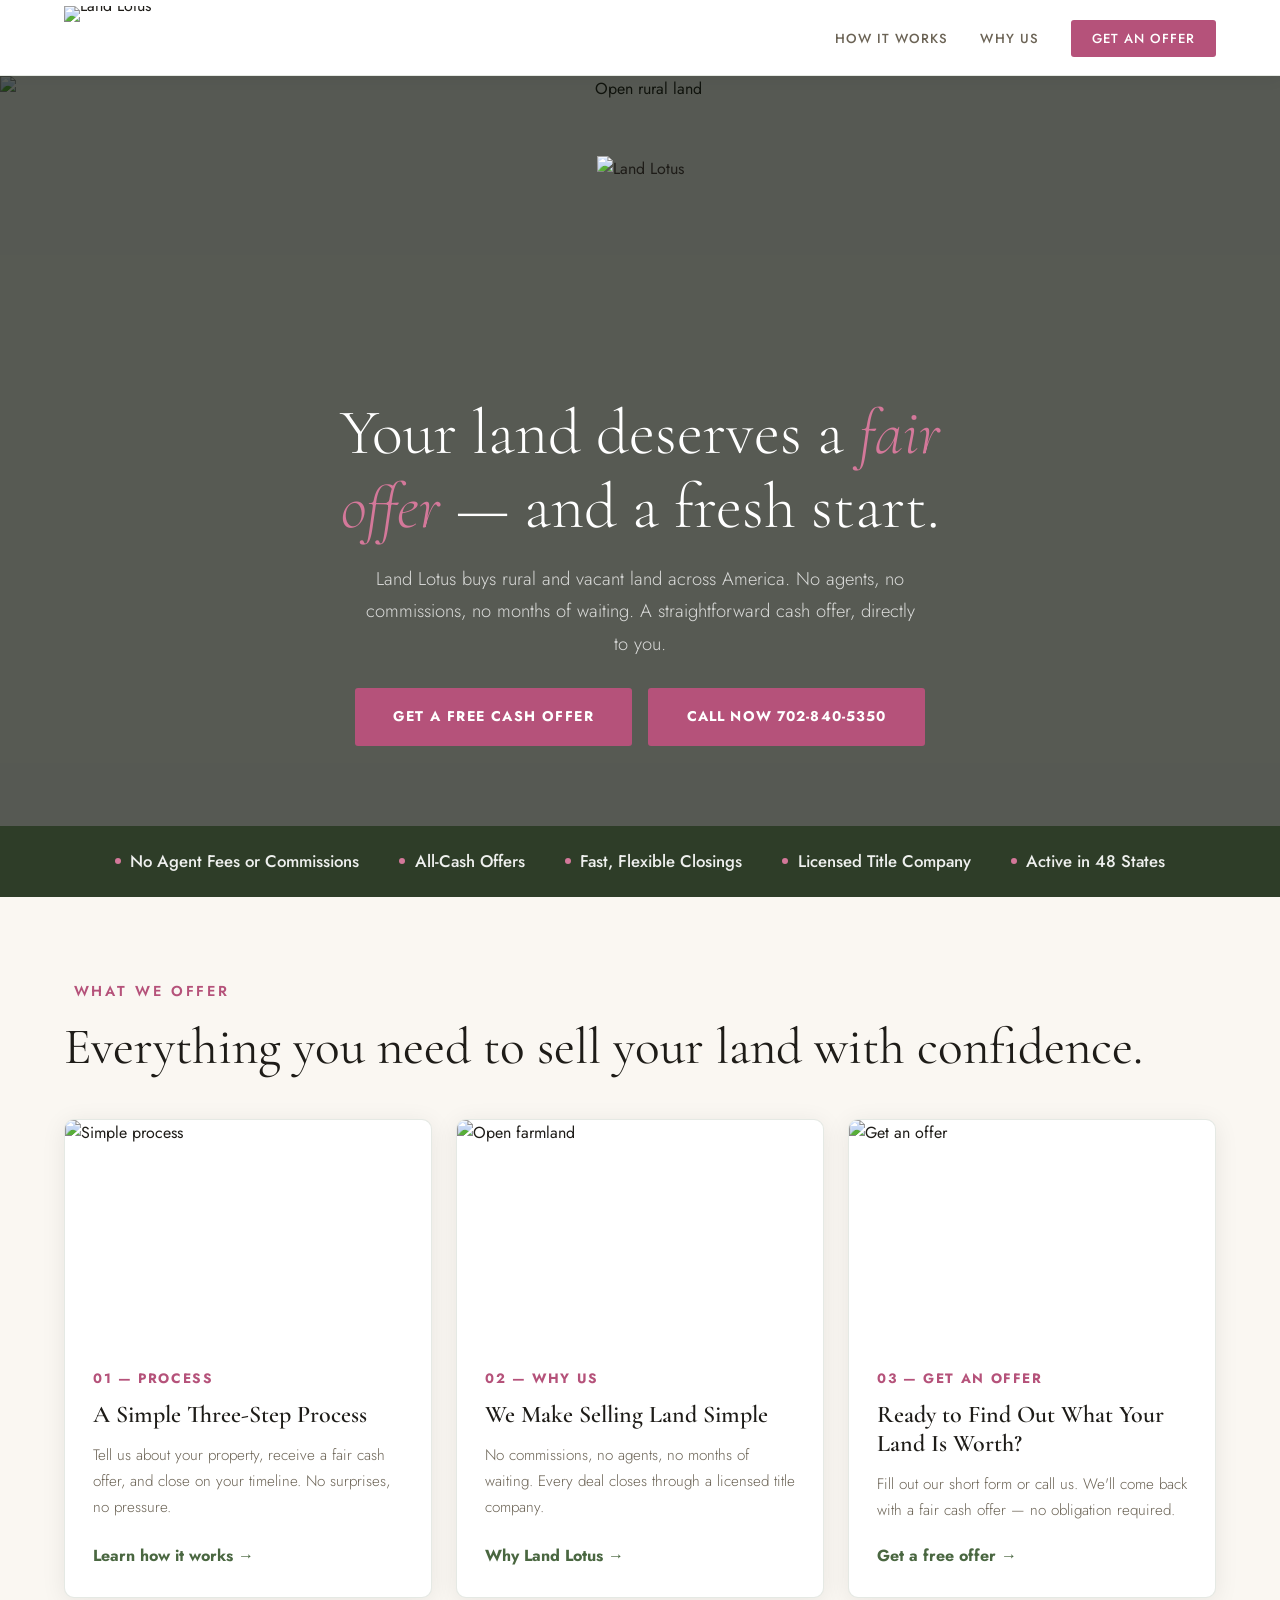
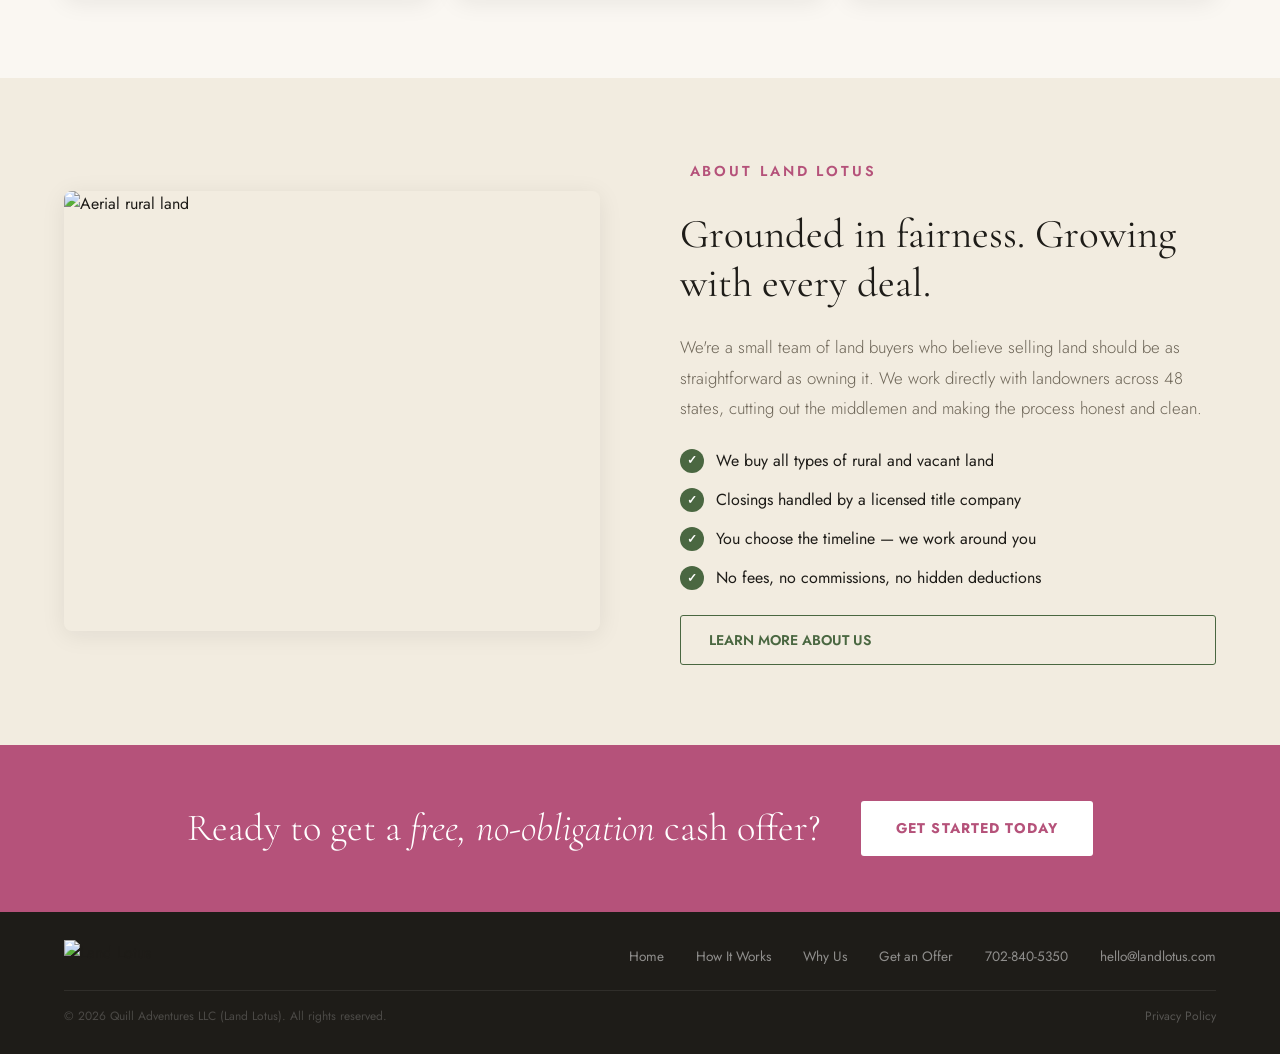
==== commit ed53af02: "Update index.html" ====
--- a/index.html
+++ b/index.html
@@ -206,7 +206,7 @@
       <a href="why-us.html" style="color:rgba(255,255,255,0.5);text-decoration:none;font-size:0.85rem;">Why Us</a>
       <a href="contact.html" style="color:rgba(255,255,255,0.5);text-decoration:none;font-size:0.85rem;">Get an Offer</a>
       <a href="tel:7028405350" style="color:rgba(255,255,255,0.5);text-decoration:none;font-size:0.85rem;">702-840-5350</a>
-      <a href="mailto:info@landlotus.com" style="color:rgba(255,255,255,0.5);text-decoration:none;font-size:0.85rem;">info@landlotus.com</a>
+      <a href="mailto:hello@landlotus.com" style="color:rgba(255,255,255,0.5);text-decoration:none;font-size:0.85rem;">hello@landlotus.com</a>
     </div>
   </div>
   <div style="display:flex;justify-content:space-between;align-items:center;flex-wrap:wrap;gap:0.5rem;">
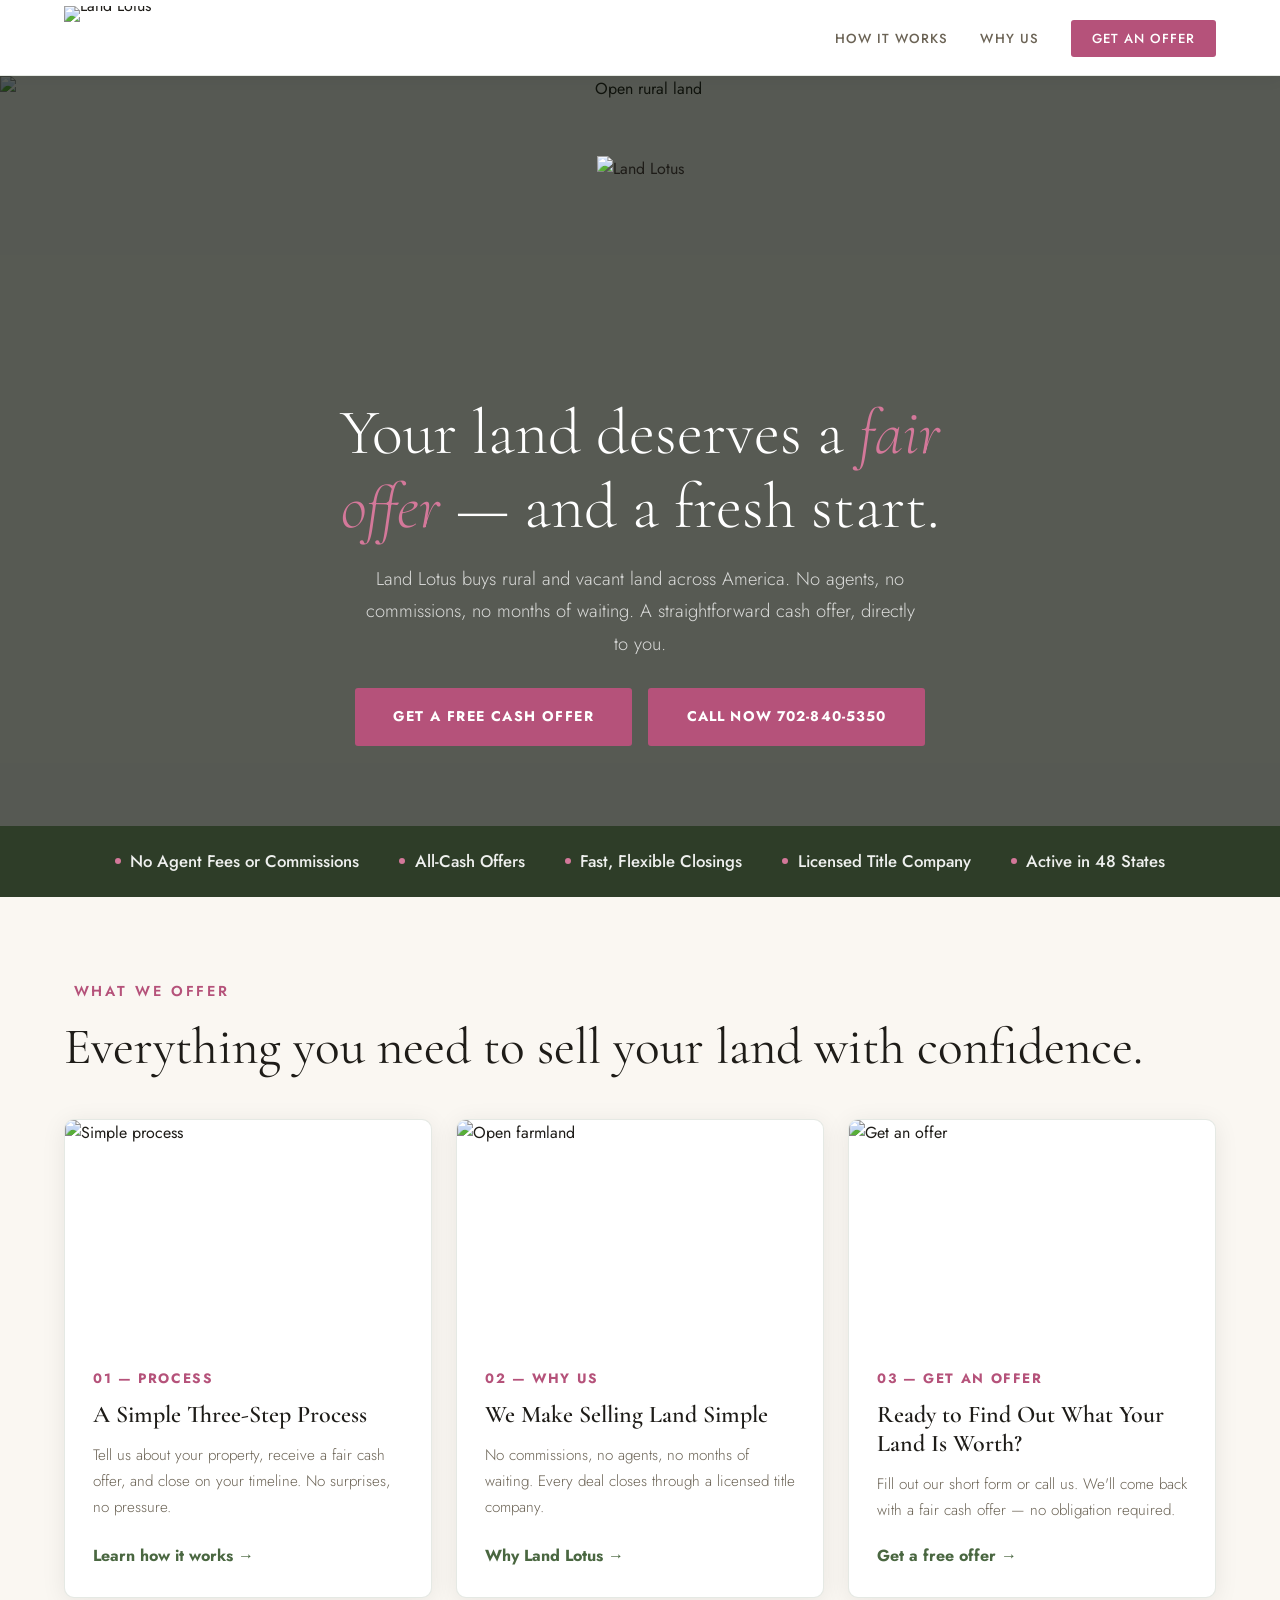
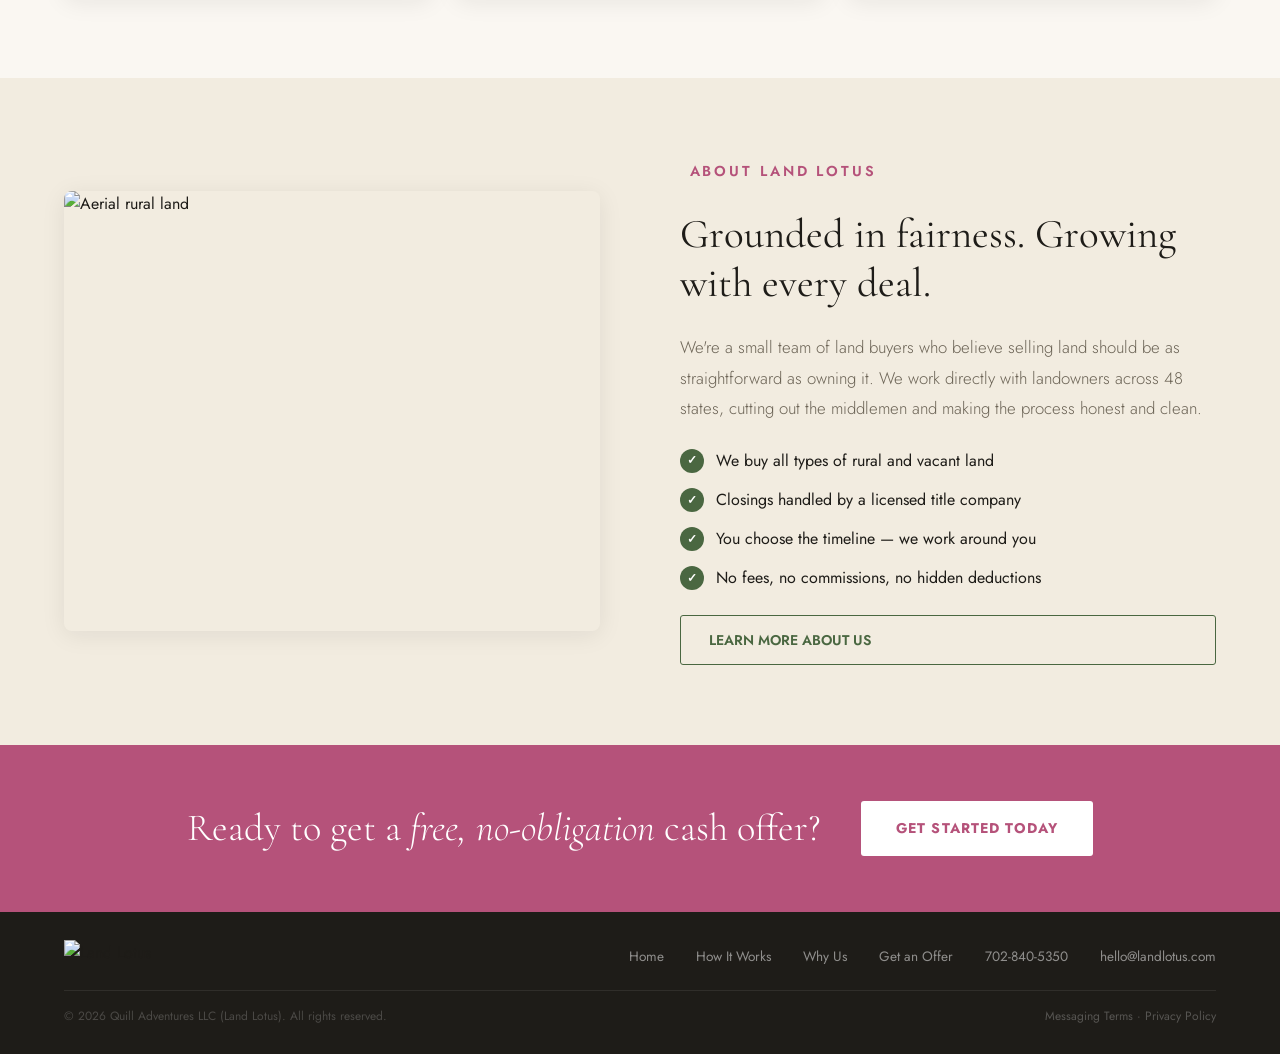
==== commit 7db28ef7: "Update index.html" ====
--- a/index.html
+++ b/index.html
@@ -211,7 +211,7 @@
   </div>
   <div style="display:flex;justify-content:space-between;align-items:center;flex-wrap:wrap;gap:0.5rem;">
     <span style="font-size:0.75rem;color:rgba(255,255,255,0.2);">© 2026 Quill Adventures LLC (Land Lotus). All rights reserved.</span>
-    <a href="privacy.html" style="font-size:0.75rem;color:rgba(255,255,255,0.25);text-decoration:none;">Privacy Policy</a>
+    <span style="font-size:0.75rem;color:rgba(255,255,255,0.25);"><a href="sms-terms.html" style="color:rgba(255,255,255,0.25);text-decoration:none;">Messaging Terms</a> &middot; <a href="privacy.html" style="color:rgba(255,255,255,0.25);text-decoration:none;">Privacy Policy</a></span>
   </div>
 </footer>
 
